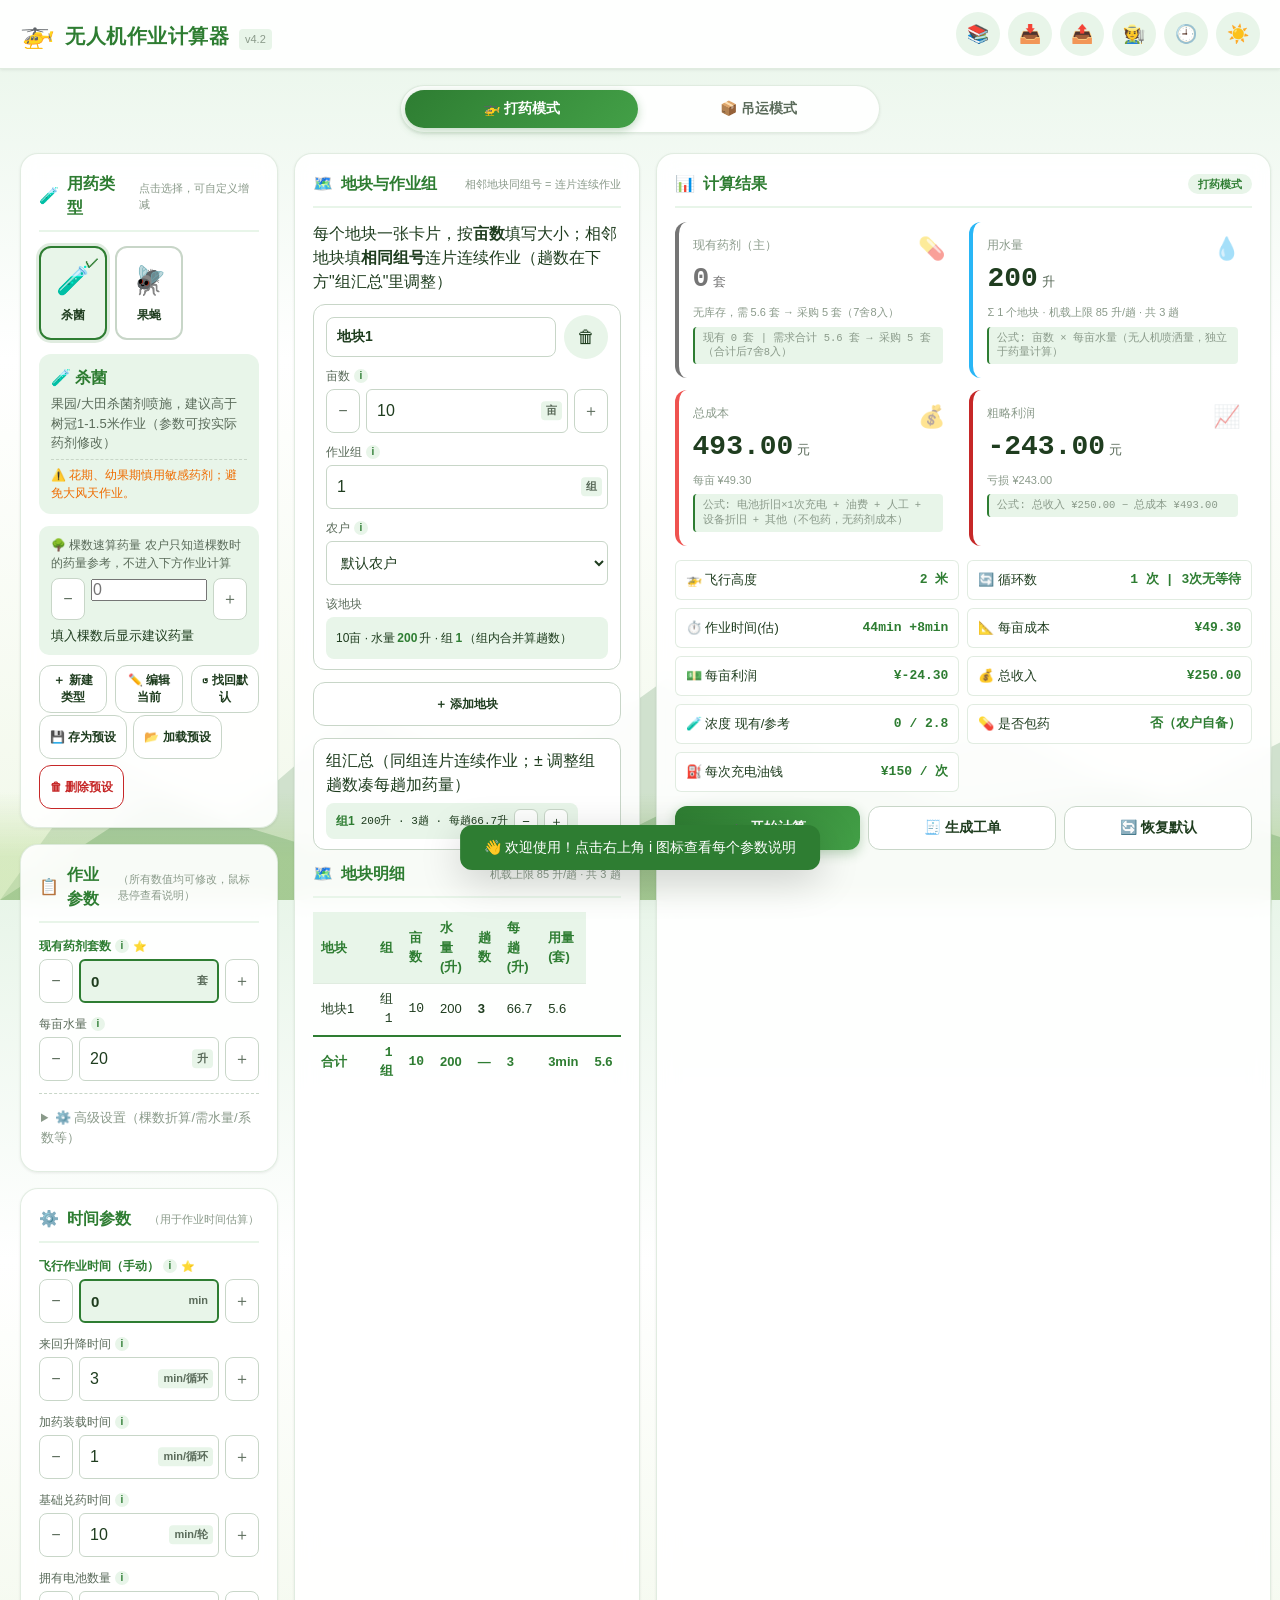
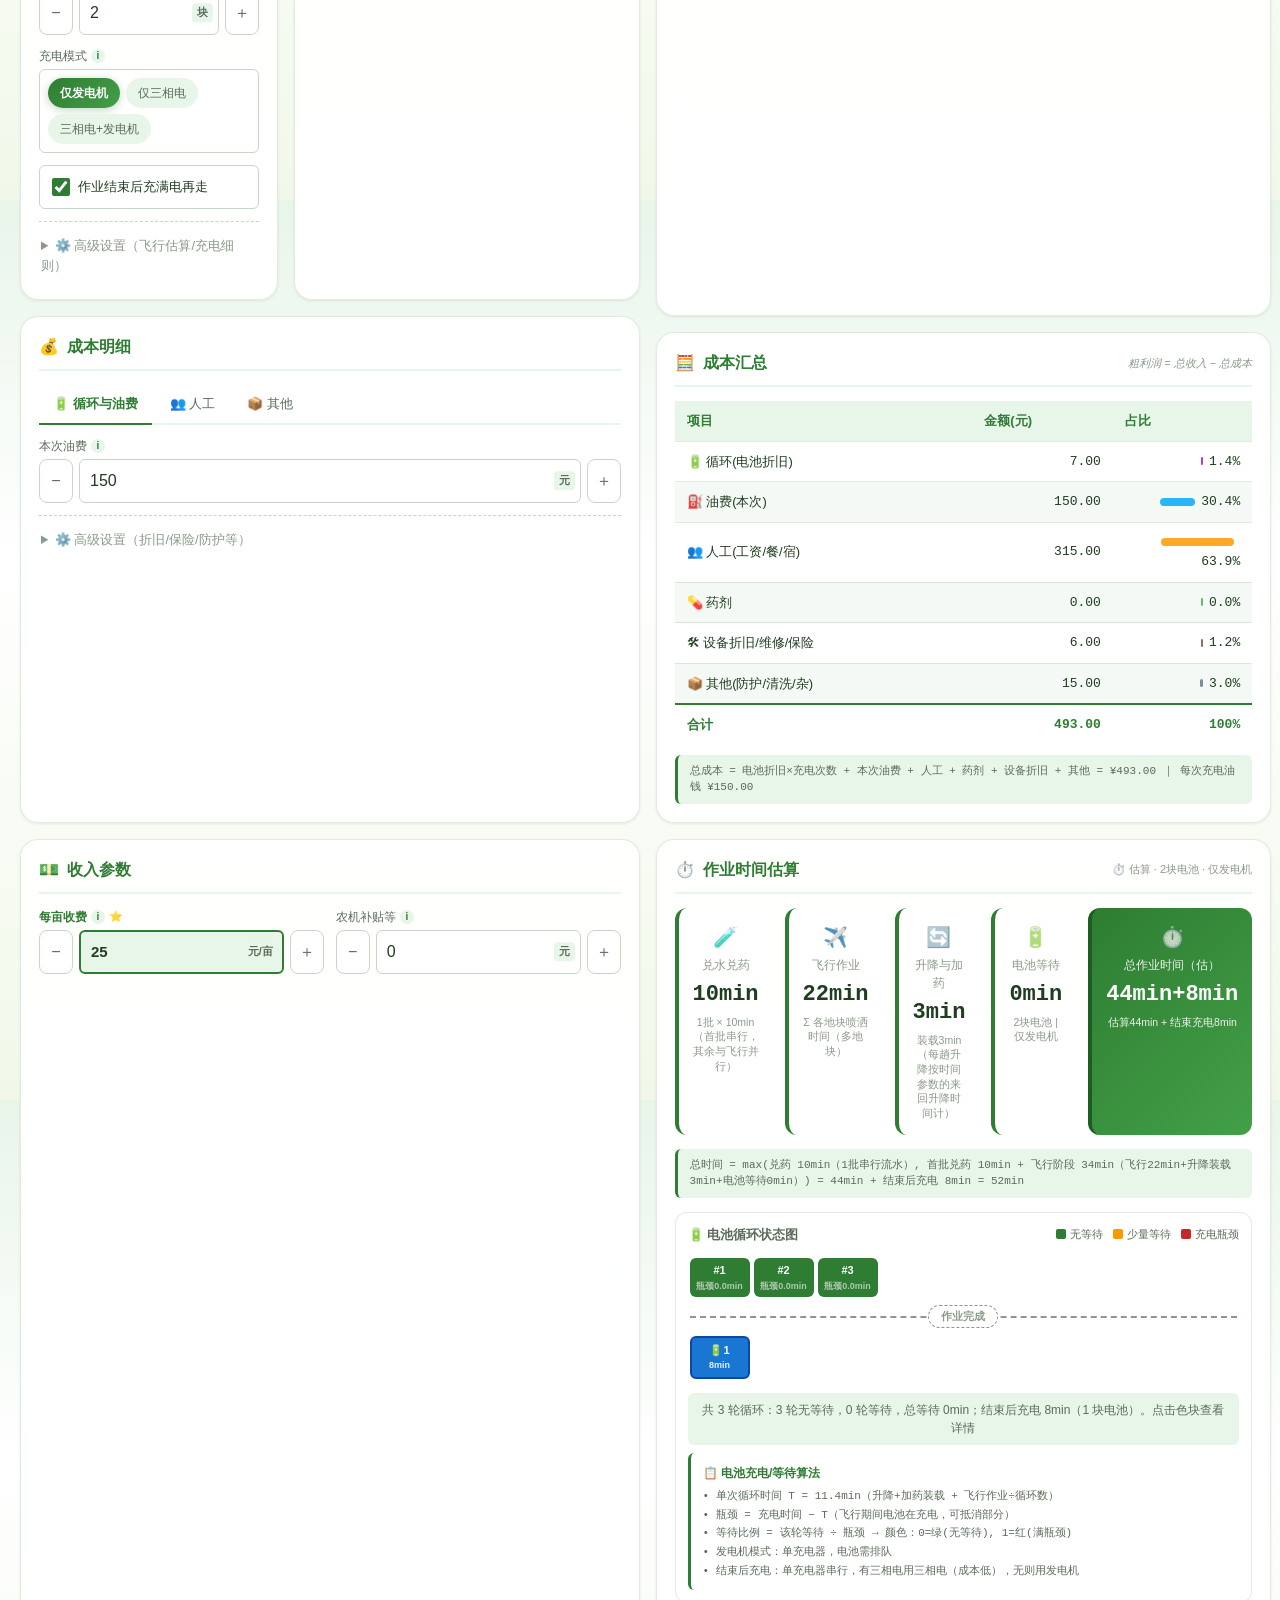
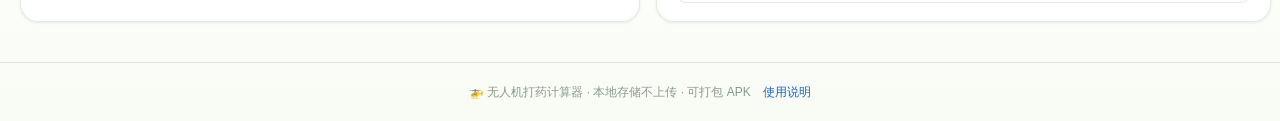
==== index.html @ 2d3ab2c1 "feat(tree-quick): 棵数速算药量——独立参考工具（不接地块/作业引擎） - 用途：农户不知道亩数、只说大致棵数时的药量参考；与作业亩数、   地块列表、趟数成本完全无关（用户澄清后的正" ====
<!DOCTYPE html>
<html lang="zh-CN" data-theme="day">
<head>
  <meta charset="UTF-8" />
  <meta name="viewport" content="width=device-width, initial-scale=1.0, maximum-scale=5.0, viewport-fit=cover" />
  <meta name="theme-color" content="#2e7d32" media="(prefers-color-scheme: light)" />
  <meta name="theme-color" content="#0d1f0d" media="(prefers-color-scheme: dark)" />
  <meta name="description" content="无人机打药药量/水量/成本/利润计算器，支持自定义用药类型、农户档案、多农户分户结算、作业组连片、作业工单，本地存储，可打包为安卓 APK。" />
  <meta name="mobile-web-app-capable" content="yes" />
  <meta name="apple-mobile-web-app-capable" content="yes" />
  <meta name="apple-mobile-web-app-status-bar-style" content="black-translucent" />
  <meta name="apple-mobile-web-app-title" content="无人机打药" />
  <meta name="format-detection" content="telephone=no" />
  <title>🚁 无人机打药计算器</title>
  <link rel="icon" type="image/svg+xml" href="assets/icons/favicon.svg" />
  <link rel="apple-touch-icon" href="assets/icons/icon-192.png" />
  <link rel="manifest" href="manifest.json" />
  <link rel="stylesheet" href="css/style.css" />
</head>
<body>
  <!-- 顶部装饰：飘动的云/远山 -->
  <div class="scene-bg" aria-hidden="true">
    <div class="mountain far"></div>
    <div class="mountain mid"></div>
    <div class="cloud cloud-1"></div>
    <div class="cloud cloud-2"></div>
    <div class="cloud cloud-3"></div>
    <div class="field-strip"></div>
  </div>

  <!-- 飞行中的无人机动画 -->
  <div id="flyingDrone" class="flying-drone" aria-hidden="true">
    <svg viewBox="0 0 120 80" width="120" height="80">
      <ellipse cx="60" cy="40" rx="14" ry="6" class="drone-body"/>
      <g class="rotor-group r1"><circle cx="20" cy="20" r="14" class="rotor-ring"/><line x1="6" y1="20" x2="34" y2="20" class="rotor-blade"/></g>
      <g class="rotor-group r2"><circle cx="100" cy="20" r="14" class="rotor-ring"/><line x1="86" y1="20" x2="114" y2="20" class="rotor-blade"/></g>
      <g class="rotor-group r3"><circle cx="20" cy="60" r="14" class="rotor-ring"/><line x1="6" y1="60" x2="34" y2="60" class="rotor-blade"/></g>
      <g class="rotor-group r4"><circle cx="100" cy="60" r="14" class="rotor-ring"/><line x1="86" y1="60" x2="114" y2="60" class="rotor-blade"/></g>
      <line x1="20" y1="20" x2="60" y2="40" class="drone-arm"/>
      <line x1="100" y1="20" x2="60" y2="40" class="drone-arm"/>
      <line x1="20" y1="60" x2="60" y2="40" class="drone-arm"/>
      <line x1="100" y1="60" x2="60" y2="40" class="drone-arm"/>
      <g class="spray">
        <circle cx="55" cy="55" r="1.5" class="drop d1"/>
        <circle cx="60" cy="58" r="1.5" class="drop d2"/>
        <circle cx="65" cy="55" r="1.5" class="drop d3"/>
        <circle cx="58" cy="62" r="1.2" class="drop d4"/>
        <circle cx="62" cy="62" r="1.2" class="drop d5"/>
      </g>
    </svg>
  </div>

  <header class="app-header">
    <div class="header-left">
      <span class="app-logo" aria-hidden="true">🚁</span>
      <h1><span class="t-full">无人机作业计算器</span><span class="t-short">打药计算器</span></h1>
      <span class="app-version">v4.2</span>
    </div>
    <div class="header-actions">
      <button id="presetBtn" class="icon-btn" title="预设管理" aria-label="预设管理">📚</button>
      <button id="importBtn" class="icon-btn" title="从文本导入配置" aria-label="导入">📥</button>
      <button id="exportBtn" class="icon-btn" title="导出配置文本" aria-label="导出">📤</button>
      <button id="farmersBtn" class="icon-btn" title="农户档案" aria-label="农户档案">🧑‍🌾</button>
      <button id="historyBtn" class="icon-btn" title="历史记录" aria-label="历史">🕘</button>
      <button id="themeBtn" class="icon-btn theme-toggle" title="切换日/夜模式" aria-label="切换主题">☀️</button>
    </div>
  </header>

  <!-- 模式切换器 -->
  <div class="mode-switcher">
    <button class="mode-btn active" data-mode="spray">🚁 打药模式</button>
    <button class="mode-btn" data-mode="haul">📦 吊运模式</button>
  </div>

  <main class="app-main">
      <section class="panel plant-panel" aria-label="用药类型">
      <div class="panel-title"><span>🧪</span> 用药类型 <span class="hint">点击选择，可自定义增减</span></div>
      <div class="plant-grid" id="plantGrid"><!-- JS 注入 --></div>
      <div class="plant-info" id="plantInfo">
        <div class="plant-info-name" id="plantInfoName">—</div>
        <div class="plant-info-desc" id="plantInfoDesc">请选择用药类型</div>
        <div class="plant-info-notes" id="plantInfoNotes"></div>
      </div>
      <div class="tree-quick">
        <div class="tree-quick-title">🌳 棵数速算药量 <span class="hint">农户只知道棵数时的药量参考，不进入下方作业计算</span></div>
        <div class="stepper" data-step="10">
          <button type="button" class="st-btn st-minus" aria-label="减少">−</button>
          <div class="unit-suffix" data-unit="棵"><input type="number" id="treeQuickInput" step="10" min="0" placeholder="0"></div>
          <button type="button" class="st-btn st-plus" aria-label="增加">＋</button>
        </div>
        <div id="treeQuickOut" class="tree-quick-out">填入棵数后显示建议药量</div>
      </div>
      <div class="type-actions">
        <button id="addTypeBtn" class="btn btn-secondary btn-sm">＋ 新建类型</button>
        <button id="editTypeBtn" class="btn btn-secondary btn-sm">✏️ 编辑当前</button>
        <button id="restoreTypesBtn" class="btn btn-secondary btn-sm">↺ 找回默认</button>
      </div>
      <div class="preset-bar">
        <button id="savePresetBtn" class="btn btn-secondary btn-sm">💾 存为预设</button>
        <button id="loadPresetBtn" class="btn btn-secondary btn-sm">📂 加载预设</button>
        <button id="deletePresetBtn" class="btn btn-secondary btn-sm danger">🗑 删除预设</button>
      </div>
    </section>

    <!-- 地块与作业组（高频输入区） -->

    <section class="panel plots-panel" aria-label="地块与作业组">
      <div class="panel-title"><span>🗺️</span> 地块与作业组 <span class="hint">相邻地块同组号 = 连片连续作业</span></div>
      <div id="plotsEditor" aria-label="地块编辑器"></div>
      <div id="plotsTableWrap"></div>
    </section>

    <!-- 右侧：结果卡片 -->

    <section class="panel param-panel" aria-label="作业参数">
      <div class="panel-title"><span>📋</span> 作业参数 <span class="hint">（所有数值均可修改，鼠标悬停查看说明）</span></div>
      <div class="form-grid" id="paramForm"><!-- JS 注入 --></div>
      <details class="adv-details" id="paramAdv">
        <summary>⚙️ 高级设置（棵数折算/需水量/系数等）</summary>
        <div class="form-grid" id="paramAdvGrid"></div>
      </details>
    </section>

    <!-- 成本明细 -->

    <section class="panel cost-panel" aria-label="成本明细">
      <div class="panel-title"><span>💰</span> 成本明细</div>
      <div class="cost-tabs" id="costTabs"><!-- JS 注入 --></div>
      <div class="tab-content-container" id="tabContentContainer"><!-- JS 注入 --></div>
      <details class="adv-details" id="costAdv">
        <summary>⚙️ 高级设置（折旧/保险/防护等）</summary>
        <div class="form-grid" id="costAdvGrid"></div>
      </details>
    </section>

    <!-- 收入与利润 -->

    <section class="panel income-panel" aria-label="收入与利润">
      <div class="panel-title"><span>💵</span> 收入参数</div>
      <div class="form-grid" id="incomeForm"><!-- JS 注入 --></div>
    </section>

    <!-- 成本汇总表 -->

    <section class="panel timing-param-panel" id="timingParamPanel" aria-label="时间参数">
      <div class="panel-title"><span>⚙️</span> 时间参数 <span class="hint">（用于作业时间估算）</span></div>
      <div class="form-grid" id="timingForm"><!-- JS 注入 --></div>
      <details class="adv-details" id="timingAdv">
        <summary>⚙️ 高级设置（飞行估算/充电细则）</summary>
        <div class="form-grid" id="timingAdvGrid"></div>
      </details>
    </section>
  
    <section class="panel result-panel" aria-label="计算结果">
      <div class="panel-title"><span>📊</span> 计算结果 <span class="mode-tag" id="modeTag">打药模式</span></div>

      <!-- 打药模式结果 -->
      <div id="sprayResults" class="mode-results">
        <div class="result-grid">
          <div class="result-card pesticide">
            <div class="result-icon">💊</div>
            <div class="result-label">现有药剂（主）</div>
            <div class="result-value"><span id="rPesticide">0</span><span class="unit">套</span></div>
            <div class="result-sub" id="rPesticideDetail">—</div>
            <div class="result-formula" id="rPesticideFormula"></div>
          </div>
          <div class="result-card water">
            <div class="result-icon">💧</div>
            <div class="result-label">用水量</div>
            <div class="result-value"><span id="rWater">0</span><span class="unit">升</span></div>
            <div class="result-sub" id="rWaterDetail">—</div>
            <div class="result-formula" id="rWaterFormula"></div>
          </div>
          <div class="result-card cost">
            <div class="result-icon">💰</div>
            <div class="result-label">总成本</div>
            <div class="result-value"><span id="rCost">0.00</span><span class="unit">元</span></div>
            <div class="result-sub" id="rCostDetail">—</div>
            <div class="result-formula" id="rCostFormula"></div>
          </div>
          <div class="result-card profit">
            <div class="result-icon">📈</div>
            <div class="result-label">粗略利润</div>
            <div class="result-value"><span id="rProfit">0.00</span><span class="unit">元</span></div>
            <div class="result-sub" id="rProfitDetail">—</div>
            <div class="result-formula" id="rProfitFormula"></div>
          </div>
        </div>
        <div class="result-extra">
          <div class="extra-row"><span>🚁 飞行高度</span><b id="rHeight">—</b></div>
          <div class="extra-row"><span>🔄 循环数</span><b id="rCycles">—</b><small id="rCyclesSub" class="extra-inline"></small></div>
          <div class="extra-row"><span>⏱️ 作业时间(估)</span><b id="rTiming">—</b></div>
          <div class="extra-row"><span>📐 每亩成本</span><b id="rCostPerMu">—</b></div>
          <div class="extra-row"><span>💵 每亩利润</span><b id="rProfitPerMu">—</b></div>
          <div class="extra-row"><span>💰 总收入</span><b id="rSprayIncome">—</b></div>
          <div class="extra-row"><span>🧪 浓度 现有/参考</span><b id="rConcentration">—</b></div>
          <div class="extra-row"><span>💊 是否包药</span><b id="rPesticideIncluded">—</b></div>
          <div class="extra-row"><span>⛽ 每次充电油钱</span><b id="rChargeOil">—</b></div>
        </div>
      </div>

      <!-- 吊运模式结果 -->
      <div id="haulResults" class="mode-results" style="display:none;">
        <div class="result-grid">
          <div class="result-card" style="border-left-color:#ab47bc;">
            <div class="result-icon">📦</div>
            <div class="result-label">总躺数</div>
            <div class="result-value"><span id="rTrips">0</span><span class="unit">躺</span></div>
            <div class="result-sub" id="rTripsDetail">—</div>
            <div class="result-formula" id="rTripsFormula"></div>
          </div>
          <div class="result-card" style="border-left-color:#29b6f6;">
            <div class="result-icon">🔋</div>
            <div class="result-label">电池循环</div>
            <div class="result-value"><span id="rBatteryCycles">0</span><span class="unit">次</span></div>
            <div class="result-sub" id="rBatteryCyclesDetail">—</div>
            <div class="result-formula" id="rBatteryCyclesFormula"></div>
          </div>
          <div class="result-card cost">
            <div class="result-icon">💰</div>
            <div class="result-label">总成本</div>
            <div class="result-value"><span id="rHaulCost">0.00</span><span class="unit">元</span></div>
            <div class="result-sub" id="rHaulCostDetail">—</div>
            <div class="result-formula" id="rHaulCostFormula"></div>
          </div>
          <div class="result-card profit">
            <div class="result-icon">📈</div>
            <div class="result-label">粗略利润</div>
            <div class="result-value"><span id="rHaulProfit">0.00</span><span class="unit">元</span></div>
            <div class="result-sub" id="rHaulProfitDetail">—</div>
            <div class="result-formula" id="rHaulProfitFormula"></div>
          </div>
        </div>
        <div class="result-extra">
          <div class="extra-row"><span>🚁 飞行高度</span><b id="rHaulHeight">—</b></div>
          <div class="extra-row"><span>📦 总斤数</span><b id="rTotalWeight">—</b></div>
          <div class="extra-row"><span>📐 每斤成本</span><b id="rCostPerJin">—</b></div>
          <div class="extra-row"><span>💵 每斤利润</span><b id="rProfitPerJin">—</b></div>
          <div class="extra-row"><span>💵 总收入</span><b id="rHaulIncome">—</b></div>
          <div class="extra-row"><span>🧺 是否包采摘</span><b id="rPickupIncluded">—</b></div>
        </div>
      </div>

      <div class="btn-row">
        <button id="calcBtn" class="btn btn-primary">🚁 开始计算</button>
        <button id="workOrderBtn" class="btn btn-secondary">🧾 生成工单</button>
        <button id="resetBtn" class="btn btn-secondary">🔄 恢复默认</button>
      </div>
    </section>

    <!-- 参数设置 -->

    <section class="panel summary-panel" aria-label="成本汇总">
      <div class="panel-title"><span>🧮</span> 成本汇总 <span class="hint" id="summaryFormula"></span></div>
      <table class="summary-table">
        <thead>
          <tr><th>项目</th><th>金额(元)</th><th>占比</th></tr>
        </thead>
        <tbody id="summaryBody"><!-- JS 注入 --></tbody>
        <tfoot>
          <tr><td>合计</td><td id="summaryTotal">0.00</td><td>100%</td></tr>
        </tfoot>
      </table>
      <div class="total-formula" id="totalFormula"></div>
    </section>

    <!-- 作业时间估算（仅打药模式） -->

    <section class="panel timing-panel" id="timingPanel" aria-label="作业时间估算">
      <div class="panel-title"><span>⏱️</span> 作业时间估算 <span class="hint" id="timingModeHint"></span></div>
      <div class="timing-grid">
        <div class="timing-card">
          <div class="timing-icon">🧪</div>
          <div class="timing-label">兑水兑药</div>
          <div class="timing-value"><span id="tMixTime">0</span></div>
          <div class="timing-sub" id="tMixDetail">—</div>
        </div>
        <div class="timing-card">
          <div class="timing-icon">✈️</div>
          <div class="timing-label">飞行作业</div>
          <div class="timing-value"><span id="tFlightTime">0</span></div>
          <div class="timing-sub" id="tFlightDetail">—</div>
        </div>
        <div class="timing-card">
          <div class="timing-icon">🔄</div>
          <div class="timing-label">升降与加药</div>
          <div class="timing-value"><span id="tRoundTrip">0</span></div>
          <div class="timing-sub" id="tRoundTripDetail">—</div>
        </div>
        <div class="timing-card">
          <div class="timing-icon">🔋</div>
          <div class="timing-label">电池等待</div>
          <div class="timing-value"><span id="tBatteryWait">0</span></div>
          <div class="timing-sub" id="tBatteryDetail">—</div>
        </div>
        <div class="timing-card total">
          <div class="timing-icon">⏱️</div>
          <div class="timing-label">总作业时间（估）</div>
          <div class="timing-value"><span id="tTotalTime">0</span></div>
          <div class="timing-sub" id="tTotalDetail">—</div>
        </div>
      </div>
      <div class="total-formula" id="timingFormula"></div>
      <!-- 电池循环可视化（色块条） -->
      <div class="battery-viz" id="batteryViz">
        <div class="battery-viz-title">
          <span>🔋 电池循环状态图</span>
          <span class="battery-viz-legend">
            <span class="legend-item"><span class="legend-dot" style="background:#2e7d32"></span>无等待</span>
            <span class="legend-item"><span class="legend-dot" style="background:#ff9800"></span>少量等待</span>
            <span class="legend-item"><span class="legend-dot" style="background:#c62828"></span>充电瓶颈</span>
          </span>
        </div>
        <div class="battery-viz-bar" id="batteryVizBar"><!-- JS 注入色块 --></div>
        <div class="battery-viz-summary" id="batteryVizSummary">—</div>
        <div class="battery-viz-formula" id="batteryVizFormula"></div>
        <div class="battery-viz-detail" id="batteryVizDetail" style="display:none;">
          <div class="battery-viz-detail-title">详情 <button class="battery-viz-close" id="batteryVizClose">✕</button></div>
          <div id="batteryVizDetailContent"></div>
        </div>
      </div>
    </section>

    <!-- 时间参数（仅打药模式） -->

  </main>

  <!-- 模态框：导入 -->
  <div class="modal" id="importModal" aria-hidden="true">
    <div class="modal-box">
      <div class="modal-title">📥 导入配置 <button class="modal-close" data-close>✕</button></div>
      <p class="modal-hint">粘贴他人分享的配置文本（支持 JSON 或带【】标记的文本格式），系统会自动识别并填入。</p>
      <textarea id="importText" rows="10" placeholder="在此粘贴配置文本..."></textarea>
      <div class="modal-actions">
        <button class="btn btn-secondary" data-close>取消</button>
        <button class="btn btn-primary" id="importConfirm">识别并填入</button>
      </div>
    </div>
  </div>

  <!-- 模态框：导出 -->
  <div class="modal" id="exportModal" aria-hidden="true">
    <div class="modal-box">
      <div class="modal-title">📤 导出配置 <button class="modal-close" data-close>✕</button></div>
      <div class="export-tabs">
        <button class="tab-btn active" data-exp="text">📝 文本格式（易读）</button>
        <button class="tab-btn" data-exp="json">⚙️ JSON格式（精确）</button>
      </div>
      <textarea id="exportText" rows="12" readonly></textarea>
      <div class="modal-actions">
        <button class="btn btn-secondary" id="copyExport">📋 复制到剪贴板</button>
        <button class="btn btn-primary" data-close>完成</button>
      </div>
    </div>
  </div>

  <!-- 模态框：预设管理 -->
  <div class="modal" id="presetModal" aria-hidden="true">
    <div class="modal-box">
      <div class="modal-title">📚 预设管理 <button class="modal-close" data-close>✕</button></div>
      <p class="modal-hint">点击预设名加载；选中后可删除。预设保存在本地浏览器，不会上传。</p>
      <ul class="preset-list" id="presetList"><!-- JS 注入 --></ul>
      <div class="modal-actions">
        <button class="btn btn-secondary" data-close>关闭</button>
      </div>
    </div>
  </div>

  <!-- 模态框：历史记录 -->
  <div class="modal" id="historyModal" aria-hidden="true">
    <div class="modal-box">
      <div class="modal-title">🕘 历史记录 <button class="modal-close" data-close>✕</button></div>
      <p class="modal-hint">最近 20 次计算记录（本地存储）。</p>
      <ul class="history-list" id="historyList"><!-- JS 注入 --></ul>
      <div class="modal-actions">
        <button class="btn btn-secondary danger" id="clearHistoryBtn">🗑 清空历史</button>
        <button class="btn btn-secondary" data-close>关闭</button>
      </div>
    </div>
  </div>

  <!-- 模态框：用药类型编辑 -->
  <div class="modal" id="typeModal" aria-hidden="true">
    <div class="modal-box">
      <div class="modal-title">🧪 用药类型 <button class="modal-close" data-close>✕</button></div>
      <p class="modal-hint" id="typeModalHint">填写该类型的作业参数，保存后立即生效。所有数值后续可随时修改。</p>
      <div class="form-grid" id="typeForm"><!-- JS 注入 --></div>
      <div class="modal-actions">
        <button class="btn btn-secondary danger" id="deleteTypeBtn">🗑 删除此类型</button>
        <button class="btn btn-secondary" data-close>取消</button>
        <button class="btn btn-primary" id="saveTypeBtn">保存类型</button>
      </div>
    </div>
  </div>

  <!-- 模态框：农户档案 -->
  <div class="modal" id="farmersModal" aria-hidden="true">
    <div class="modal-box">
      <div class="modal-title">🧑‍🌾 农户档案 <button class="modal-close" data-close>✕</button></div>
      <input type="text" id="farmerSearch" placeholder="搜索农户名称…" style="width:100%;margin-bottom:8px;">
      <div class="farmer-cards" id="farmersList"><!-- JS 注入 --></div>
      <div class="form-grid" id="farmerForm" style="margin-top:10px;"><!-- JS 注入 --></div>
      <div class="modal-actions">
        <button class="btn btn-secondary danger" id="farmerDelete">🗑 删除</button>
        <button class="btn btn-secondary" id="farmerNew">＋ 新建</button>
        <button class="btn btn-primary" id="farmerSave">保存</button>
      </div>
    </div>
  </div>

  <!-- 模态框：作业工单 -->
  <div class="modal" id="workOrderModal" aria-hidden="true">
    <div class="modal-box">
      <div class="modal-title">🧾 作业工单 <button class="modal-close" data-close>✕</button></div>
      <div id="workOrderSummary" class="wo-summary"><!-- 汇总小卡 JS 注入 --></div>
      <div id="woRefill" class="wo-refill" style="display:none;"></div>
      <div id="woSettlement" class="wo-settlement"><!-- farmer settlement injected --></div>
      <div id="workOrderQuick" class="wo-plot-list"><!-- 农户/逐地块/备注 JS 注入 --></div>
      <div class="modal-actions">
        <button class="btn btn-secondary" id="copyWorkOrder">📋 复制纯文本工单</button>
        <button class="btn btn-primary" data-close>完成</button>
      </div>
    </div>
  </div>

  <!-- 模态框：通用确认（替代 confirm()，APK WebView 不支持原生对话框） -->
  <div class="modal" id="confirmModal" aria-hidden="true">
    <div class="modal-box" style="max-width:420px;">
      <div class="modal-title" id="confirmTitle">请确认 <button class="modal-close" data-close>✕</button></div>
      <p id="confirmText" style="font-size:14px;line-height:1.7;color:var(--text-primary);margin:6px 0 0;"></p>
      <div class="modal-actions">
        <button class="btn btn-secondary" id="confirmCancel">取消</button>
        <button class="btn btn-primary" id="confirmOk">确定</button>
      </div>
    </div>
  </div>

  <!-- 模态框：文本输入（替代 prompt()） -->
  <div class="modal" id="inputModal" aria-hidden="true">
    <div class="modal-box" style="max-width:420px;">
      <div class="modal-title" id="inputTitle">请输入 <button class="modal-close" data-close>✕</button></div>
      <div class="field" style="margin-top:6px;">
        <input type="text" id="inputValue">
      </div>
      <div class="modal-actions">
        <button class="btn btn-secondary" id="inputCancel">取消</button>
        <button class="btn btn-primary" id="inputOk">确定</button>
      </div>
    </div>
  </div>

  <!-- Toast -->
  <div id="toast" class="toast" aria-live="polite"></div>

  <footer class="app-footer">
    <span>🚁 无人机打药计算器 · 本地存储不上传 · 可打包 APK</span>
    <a href="docs/usage.md" target="_blank">使用说明</a>
  </footer>

  <script src="js/data.js"></script>
  <script src="js/calculator.js"></script>
  <script src="js/storage.js"></script>
  <script src="js/ui.js"></script>
  <script src="js/app.js"></script>

  <!-- PWA Service Worker（仅在线上/localhost 生效，file:// 协议下自动跳过） -->
  <script>
    if ('serviceWorker' in navigator && location.protocol.startsWith('http')) {
      window.addEventListener('load', function () {
        navigator.serviceWorker.register('sw.js').catch(function (err) {
          console.log('SW registration skipped:', err);
        });
      });
    }
  </script>
</body>
</html>
---- css/style.css ----
/* ============================================================
   无人机打药计算器 - 样式表
   设计语言：田野绿 + 天空蓝 + 大地暖色，圆润友好，工程化模块
   ============================================================ */

/* ---------- 1. CSS 变量 / 主题 ---------- */
:root {
  --font-sans: "PingFang SC", "Microsoft YaHei", "Noto Sans SC", "Helvetica Neue", Arial, sans-serif;
  --font-mono: "JetBrains Mono", "SFMono-Regular", Consolas, monospace;

  --radius-sm: 6px;
  --radius-md: 12px;
  --radius-lg: 18px;

  --shadow-sm: 0 1px 3px rgba(0,0,0,.08);
  --shadow-md: 0 4px 16px rgba(0,0,0,.10);
  --shadow-lg: 0 10px 40px rgba(0,0,0,.18);

  --transition: 0.25s cubic-bezier(.4,0,.2,1);
}

[data-theme="day"] {
  --bg-grad-start: #e8f5e9;
  --bg-grad-end:   #f1f8e9;
  --bg-page: linear-gradient(180deg, var(--bg-grad-start) 0%, #fff 40%, var(--bg-grad-end) 100%);
  --text-primary: #1f3d1f;
  --text-secondary: #5a6b5a;
  --text-muted: #8a9a8a;
  --panel-bg: rgba(255,255,255,.92);
  --panel-border: rgba(59,125,59,.15);
  --accent: #2e7d32;
  --accent-2: #1565c0;
  --accent-soft: #e8f5e9;
  --warn: #ef6c00;
  --danger: #c62828;
  --input-bg: #fff;
  --input-border: #c8d6c8;
  --input-focus: #2e7d32;
  --table-stripe: #f5f9f5;
  --mountain-far: #b8d0b8;
  --mountain-mid: #8bb58b;
  --cloud: rgba(255,255,255,.85);
  --field-color: #aed581;
}

[data-theme="night"] {
  --bg-grad-start: #0d1f0d;
  --bg-grad-end:   #0a141a;
  --bg-page: linear-gradient(180deg, var(--bg-grad-start) 0%, #121a22 50%, var(--bg-grad-end) 100%);
  --text-primary: #e8f5e9;
  --text-secondary: #b0c4b0;
  --text-muted: #7a8a7a;
  --panel-bg: rgba(30,40,30,.78);
  --panel-border: rgba(120,180,120,.18);
  --accent: #66bb6a;
  --accent-2: #42a5f5;
  --accent-soft: rgba(102,187,106,.12);
  --warn: #ffa726;
  --danger: #ef5350;
  --input-bg: rgba(20,28,20,.85);
  --input-border: #3d523d;
  --input-focus: #66bb6a;
  --table-stripe: rgba(40,55,40,.5);
  --mountain-far: #2a3a2a;
  --mountain-mid: #1f2e1f;
  --cloud: rgba(180,200,180,.18);
  --field-color: #3b5e3b;
}

/* ---------- 2. 基础重置 ---------- */
* { box-sizing: border-box; margin: 0; padding: 0; }
html, body { height: 100%; }
body {
  font-family: var(--font-sans);
  background: var(--bg-page);
  color: var(--text-primary);
  line-height: 1.5;
  min-height: 100vh;
  position: relative;
  overflow-x: hidden;
  transition: background var(--transition), color var(--transition);
}
button { font-family: inherit; cursor: pointer; border: none; background: none; color: inherit; }
input, select, textarea { font-family: inherit; }
ul { list-style: none; }
a { color: var(--accent-2); text-decoration: none; }
a:hover { text-decoration: underline; }

/* ---------- 3. 背景场景 ---------- */
.scene-bg {
  position: fixed;
  inset: 0;
  z-index: 0;
  pointer-events: none;
  overflow: hidden;
}
.mountain {
  position: absolute;
  bottom: 0;
  width: 100%;
  height: 35%;
  clip-path: polygon(0% 100%, 8% 55%, 18% 75%, 28% 40%, 40% 65%, 52% 30%, 65% 60%, 78% 45%, 90% 70%, 100% 50%, 100% 100%);
  background: var(--mountain-far);
  opacity: 0.6;
}
.mountain.mid {
  height: 28%;
  bottom: 0;
  clip-path: polygon(0% 100%, 12% 60%, 25% 80%, 38% 50%, 50% 70%, 62% 40%, 75% 65%, 88% 55%, 100% 75%, 100% 100%);
  background: var(--mountain-mid);
  opacity: 0.7;
}
.field-strip {
  position: absolute;
  bottom: 0;
  left: 0;
  right: 0;
  height: 12%;
  background: linear-gradient(180deg, transparent 0%, var(--field-color) 60%);
  opacity: 0.4;
}
.cloud {
  position: absolute;
  background: var(--cloud);
  border-radius: 50%;
  filter: blur(8px);
  animation: drift 80s linear infinite;
}
.cloud-1 { width: 180px; height: 50px; top: 8%; left: -200px; animation-duration: 90s; }
.cloud-2 { width: 240px; height: 60px; top: 14%; left: -300px; animation-duration: 120s; animation-delay: -30s; }
.cloud-3 { width: 150px; height: 45px; top: 20%; left: -180px; animation-duration: 75s; animation-delay: -50s; }
@keyframes drift {
  from { transform: translateX(0); }
  to   { transform: translateX(calc(100vw + 300px)); }
}

/* ---------- 4. 飞行无人机动画 ---------- */
.flying-drone {
  position: fixed;
  top: 80px;
  left: -150px;
  z-index: 5;
  opacity: 0;
  pointer-events: none;
  transition: opacity 0.4s;
}
.flying-drone.flying {
  animation: flyAcross 5s linear forwards;
  opacity: 1;
}
@keyframes flyAcross {
  0%   { transform: translateX(0) translateY(0) rotate(-2deg); }
  25%  { transform: translateX(25vw) translateY(-30px) rotate(2deg); }
  50%  { transform: translateX(50vw) translateY(0) rotate(-2deg); }
  75%  { transform: translateX(75vw) translateY(-20px) rotate(2deg); }
  100% { transform: translateX(calc(100vw + 150px)) translateY(0) rotate(0); }
}
.drone-body { fill: #37474f; }
.drone-arm { stroke: #455a64; stroke-width: 2; }
.rotor-ring { fill: none; stroke: #607d8b; stroke-width: 1.5; }
.rotor-blade { stroke: #90a4ae; stroke-width: 2; stroke-linecap: round; transform-origin: center; }
.rotor-group { transform-origin: center; }
.flying-drone.flying .r1 { animation: spin 0.08s linear infinite; }
.flying-drone.flying .r2 { animation: spin 0.08s linear infinite reverse; }
.flying-drone.flying .r3 { animation: spin 0.08s linear infinite reverse; }
.flying-drone.flying .r4 { animation: spin 0.08s linear infinite; }
@keyframes spin { to { transform: rotate(360deg); } }
.drop { fill: #4fc3f7; opacity: 0.8; }
.flying-drone.flying .drop { animation: drip 0.4s linear infinite; }
@keyframes drip {
  0% { transform: translateY(0); opacity: 0.9; }
  100% { transform: translateY(30px); opacity: 0; }
}

/* ---------- 5. 顶部 Header ---------- */
.app-header {
  position: sticky;
  top: 0;
  z-index: 20;
  display: flex;
  align-items: center;
  justify-content: space-between;
  padding: 12px 20px;
  background: var(--panel-bg);
  backdrop-filter: blur(12px);
  border-bottom: 1px solid var(--panel-border);
  box-shadow: var(--shadow-sm);
}
.header-left { display: flex; align-items: baseline; gap: 10px; min-width: 0; }
.app-logo { font-size: 28px; animation: hover 3s ease-in-out infinite; }
@keyframes hover {
  0%, 100% { transform: translateY(0); }
  50% { transform: translateY(-4px); }
}
.app-header h1 {
  font-size: 20px;
  font-weight: 700;
  color: var(--accent);
  letter-spacing: 0.5px;
  white-space: nowrap;
  min-width: 0;
  overflow: hidden;
  text-overflow: ellipsis;
}
.app-header .t-short { display: none; }
.app-version {
  font-size: 11px;
  color: var(--text-muted);
  padding: 2px 6px;
  background: var(--accent-soft);
  border-radius: 4px;
}
.header-actions { display: flex; gap: 8px; }
.icon-btn {
  width: 40px; height: 40px;
  border-radius: 50%;
  font-size: 18px;
  display: grid;
  place-items: center;
  background: var(--accent-soft);
  transition: var(--transition);
  border: 1px solid transparent;
}
.icon-btn:hover {
  background: var(--accent);
  transform: translateY(-2px);
  box-shadow: var(--shadow-md);
}
.icon-btn:active { transform: translateY(0); }

/* ---------- 5.5 模式切换器 ---------- */
.mode-switcher {
  position: relative;
  z-index: 15;
  display: flex;
  gap: 4px;
  max-width: 480px;
  margin: 16px auto 0;
  padding: 4px;
  background: var(--panel-bg);
  border: 1px solid var(--panel-border);
  border-radius: 999px;
  box-shadow: var(--shadow-sm);
  backdrop-filter: blur(10px);
}
.mode-btn {
  flex: 1;
  padding: 10px 20px;
  font-size: 14px;
  font-weight: 600;
  color: var(--text-secondary);
  border-radius: 999px;
  transition: var(--transition);
  white-space: nowrap;
}
.mode-btn:hover {
  color: var(--accent);
  background: var(--accent-soft);
}
.mode-btn.active {
  background: linear-gradient(135deg, var(--accent), #43a047);
  color: #fff;
  box-shadow: 0 3px 10px rgba(46,125,50,.3);
}

/* 模式标签（显示在结果面板标题） */
.mode-tag {
  display: inline-block;
  font-size: 11px;
  font-weight: 600;
  padding: 2px 10px;
  border-radius: 999px;
  background: var(--accent-soft);
  color: var(--accent);
  margin-left: auto;
}

/* 模式结果容器 */
.mode-results { display: block; }

/* 公式注释块（结果显示区） */
.result-formula {
  font-size: 10.5px;
  color: var(--text-muted);
  margin-top: 6px;
  padding: 4px 8px;
  background: var(--accent-soft);
  border-radius: 4px;
  border-left: 2px solid var(--accent);
  line-height: 1.4;
  font-family: var(--font-mono);
  word-break: break-all;
}

/* 总公式注释（汇总表下方） */
.total-formula {
  margin-top: 10px;
  padding: 8px 12px;
  font-size: 11px;
  color: var(--text-secondary);
  background: var(--accent-soft);
  border-radius: var(--radius-sm);
  border-left: 3px solid var(--accent);
  font-family: var(--font-mono);
  line-height: 1.5;
}

/* 汇总面板标题中的公式提示 */
.summary-panel .hint {
  font-size: 11px;
  color: var(--text-muted);
  font-style: italic;
}

/* 药剂卡片库存状态视觉提示（打药模式） */
.result-card.pesticide[data-stock="none"]   { border-left-color: #757575; }
.result-card.pesticide[data-stock="short"]  { border-left-color: #ef6c00; }
.result-card.pesticide[data-stock="enough"] { border-left-color: #2e7d32; }
.result-card.pesticide[data-stock="enough"] .result-value span { color: #2e7d32; }
.result-card.pesticide[data-stock="short"]  .result-value span { color: #ef6c00; }
.result-card.pesticide[data-stock="none"]   .result-value span { color: #757575; }

/* ---------- 作业时间面板 ---------- */
.timing-panel, .timing-param-panel {
  grid-column: 1 / -1;
}
.timing-grid {
  display: grid;
  grid-template-columns: repeat(5, 1fr);
  gap: 12px;
  margin-bottom: 14px;
}
.timing-card {
  background: var(--input-bg);
  border-radius: var(--radius-md);
  padding: 14px;
  position: relative;
  border-left: 4px solid var(--accent);
  transition: var(--transition);
  text-align: center;
}
.timing-card:hover { transform: translateY(-2px); box-shadow: var(--shadow-md); }
.timing-card.total {
  background: linear-gradient(135deg, var(--accent), #43a047);
  color: #fff;
  border-left-color: #1b5e20;
}
.timing-card.total .timing-label,
.timing-card.total .timing-sub,
.timing-card.total .timing-value .unit {
  color: rgba(255,255,255,.9);
}
.timing-card.total .timing-value span:first-child {
  color: #fff;
}
.timing-icon { font-size: 20px; opacity: 0.7; }
.timing-label { font-size: 12px; color: var(--text-muted); margin-top: 4px; }
.timing-value {
  font-size: 22px;
  font-weight: 800;
  color: var(--text-primary);
  margin: 4px 0;
  font-family: var(--font-mono);
}
.timing-value .unit {
  font-size: 11px;
  font-weight: 500;
  color: var(--text-secondary);
  margin-left: 3px;
}
.timing-sub { font-size: 10.5px; color: var(--text-muted); line-height: 1.4; }

/* Radio 按钮组（充电模式选择） */
.field-radio {
  display: flex;
  gap: 6px;
  flex-wrap: wrap;
  padding: 8px;
  background: var(--input-bg);
  border-radius: var(--radius-sm);
  border: 1px solid var(--input-border);
  min-height: 44px;
  align-items: center;
}
.field-radio label {
  display: inline-flex;
  align-items: center;
  gap: 4px;
  padding: 6px 12px;
  background: var(--accent-soft);
  border-radius: 999px;
  cursor: pointer;
  font-size: 13px;
  color: var(--text-secondary);
  transition: var(--transition);
  -webkit-user-select: none;
  user-select: none;
}
.field-radio label:hover {
  background: var(--accent);
  color: #fff;
}
.field-radio input[type="radio"] {
  display: none;
}
.field-radio input[type="radio"]:checked + span {
  font-weight: 700;
}
.field-radio label:has(input[type="radio"]:checked) {
  background: linear-gradient(135deg, var(--accent), #43a047);
  color: #fff;
  box-shadow: 0 2px 8px rgba(46,125,50,.3);
}

/* 按钮行（开始计算 + 恢复默认） */
.btn-row {
  display: flex;
  gap: 8px;
  margin-top: 8px;
}
.btn-row .btn {
  flex: 1;
}

/* 移动端：作业时间网格自适应 */
@media (max-width: 900px) {
  .timing-grid { grid-template-columns: repeat(2, 1fr); }
  .timing-card.total { grid-column: 1 / -1; }
}
@media (max-width: 500px) {
  .timing-grid { grid-template-columns: 1fr; }
}

/* ---------- 电池循环可视化色块条 ---------- */
.battery-viz {
  margin-top: 14px;
  padding: 12px;
  background: var(--input-bg);
  border-radius: var(--radius-md);
  border: 1px solid var(--panel-border);
}
.battery-viz-title {
  display: flex;
  justify-content: space-between;
  align-items: center;
  flex-wrap: wrap;
  gap: 8px;
  margin-bottom: 10px;
  font-size: 13px;
  font-weight: 600;
  color: var(--text-secondary);
}
.battery-viz-legend {
  display: flex;
  gap: 10px;
  flex-wrap: wrap;
  font-size: 11px;
  font-weight: 400;
}
.legend-item {
  display: inline-flex;
  align-items: center;
  gap: 4px;
}
.legend-dot {
  display: inline-block;
  width: 10px;
  height: 10px;
  border-radius: 2px;
}
.battery-viz-bar {
  display: flex;
  flex-wrap: wrap;
  gap: 4px;
  padding: 4px 2px;
  min-height: 56px;
  align-items: stretch;
  /* 不再 overflow-x: auto，改为 wrap 自动换行 */
}

.viz-block {
  flex: 1 1 40px;
  min-width: 36px;
  max-width: 60px;
  border-radius: 6px;
  padding: 4px 2px;
  display: flex;
  flex-direction: column;
  align-items: center;
  justify-content: center;
  cursor: pointer;
  transition: var(--transition);
  position: relative;
  color: #fff;
  font-size: 10px;
  font-weight: 600;
  text-align: center;
  user-select: none;
  -webkit-user-select: none;
  -webkit-tap-highlight-color: transparent;
}
.viz-block:hover, .viz-block:active {
  transform: translateY(-2px);
  box-shadow: 0 3px 10px rgba(0,0,0,.2);
  z-index: 2;
}
.viz-block.active {
  outline: 3px solid var(--accent);
  outline-offset: 1px;
  z-index: 3;
}
.viz-block-num { font-size: 11px; font-weight: 700; }
.viz-block-wait { font-size: 9px; opacity: 0.9; margin-top: 1px; }

/* 作业完成虚线分隔 */
.viz-divider {
  flex: 1 0 100%;
  display: flex;
  align-items: center;
  justify-content: center;
  margin: 4px 0;
  position: relative;
}
.viz-divider::before {
  content: '';
  position: absolute;
  left: 0;
  right: 0;
  top: 50%;
  border-top: 2px dashed var(--text-muted);
}
.viz-divider-text {
  background: var(--input-bg);
  padding: 2px 12px;
  font-size: 11px;
  color: var(--text-muted);
  font-weight: 600;
  position: relative;
  z-index: 1;
  border: 1px dashed var(--text-muted);
  border-radius: 999px;
}

/* 结束后充电蓝色块 */
.viz-block-after {
  border: 2px solid #0d47a1;
}
.viz-block-after:hover {
  box-shadow: 0 3px 10px rgba(25, 118, 210, 0.4);
}

/* Tooltip 悬停详情 */
.viz-block-tooltip {
  position: absolute;
  bottom: 100%;
  left: 50%;
  transform: translateX(-50%);
  background: #333;
  color: #fff;
  padding: 6px 10px;
  border-radius: 6px;
  font-size: 11px;
  white-space: nowrap;
  pointer-events: none;
  opacity: 0;
  transition: opacity 0.15s;
  z-index: 100;
  margin-bottom: 4px;
  box-shadow: 0 2px 8px rgba(0,0,0,.3);
  max-width: 220px;
  white-space: normal;
  width: max-content;
}
.viz-block:hover .viz-block-tooltip {
  opacity: 1;
}

.battery-viz-summary {
  margin-top: 10px;
  padding: 8px 10px;
  font-size: 12px;
  color: var(--text-secondary);
  background: var(--accent-soft);
  border-radius: var(--radius-sm);
  text-align: center;
  line-height: 1.5;
}

/* 算法公式说明 */
.battery-viz-formula {
  margin-top: 8px;
  padding: 10px 12px;
  background: var(--input-bg);
  border-radius: var(--radius-sm);
  border-left: 3px solid var(--accent);
  font-size: 11px;
  color: var(--text-secondary);
  line-height: 1.7;
}
.bv-formula-title {
  font-size: 12px;
  font-weight: 700;
  color: var(--accent);
  margin-bottom: 4px;
}
.bv-formula-line {
  font-family: var(--font-mono);
  word-break: break-all;
}
.bv-formula-line b {
  color: var(--danger);
  font-weight: 700;
}

/* 点击详情面板 */
.battery-viz-detail {
  margin-top: 10px;
  padding: 12px;
  background: var(--accent-soft);
  border-radius: var(--radius-md);
  border: 1px solid var(--accent);
  animation: slideUp 0.2s ease;
}
@keyframes slideUp {
  from { opacity: 0; transform: translateY(8px); }
  to { opacity: 1; transform: translateY(0); }
}
.battery-viz-detail-title {
  font-size: 13px;
  font-weight: 700;
  color: var(--accent);
  margin-bottom: 8px;
  display: flex;
  justify-content: space-between;
  align-items: center;
}
.battery-viz-close {
  width: 22px; height: 22px;
  border-radius: 50%;
  background: var(--accent);
  color: #fff;
  font-size: 11px;
  display: grid;
  place-items: center;
  cursor: pointer;
}
.battery-viz-close:hover { background: var(--danger); }
.battery-viz-detail table {
  width: 100%;
  font-size: 12px;
  border-collapse: collapse;
}
.battery-viz-detail td {
  padding: 4px 8px;
  border-bottom: 1px dashed var(--input-border);
}
.battery-viz-detail td:first-child {
  color: var(--text-muted);
  width: 40%;
}
.battery-viz-detail td:last-child {
  font-family: var(--font-mono);
  font-weight: 600;
  color: var(--text-primary);
}

/* 循环数小框副文案（同行显示，与主值同字号同色） */
.extra-inline {
  font-size: inherit;
  color: var(--accent);
  font-weight: 800;
  font-family: var(--font-mono);
  white-space: nowrap;
  margin-left: 1px;
}

/* ---------- 6. 主区域布局 ---------- */
.app-main {
  position: relative;
  z-index: 10;
  max-width: 1280px;
  margin: 0 auto;
  padding: 20px;
  display: grid;
  grid-template-columns: 1fr 1.4fr;
  gap: 16px;
}
.panel {
  background: var(--panel-bg);
  backdrop-filter: blur(10px);
  border: 1px solid var(--panel-border);
  border-radius: var(--radius-lg);
  padding: 18px;
  box-shadow: var(--shadow-sm);
  transition: box-shadow var(--transition), transform var(--transition);
}
.panel:hover { box-shadow: var(--shadow-md); }
.panel-title {
  display: flex;
  align-items: center;
  gap: 8px;
  font-size: 16px;
  font-weight: 700;
  color: var(--accent);
  margin-bottom: 14px;
  padding-bottom: 10px;
  border-bottom: 2px solid var(--accent-soft);
}
.panel-title .hint {
  font-size: 11px;
  font-weight: 400;
  color: var(--text-muted);
  margin-left: auto;
}

/* 植物面板跨两行 */
.plant-panel { grid-row: span 2; }
.result-panel { grid-column: 2; }
.param-panel,
.cost-panel,
.income-panel,
.summary-panel { grid-column: 1 / -1; }

/* ---------- 7. 植物选择网格 ---------- */
.plant-grid {
  display: grid;
  grid-template-columns: repeat(3, 1fr);
  gap: 8px;
  margin-bottom: 14px;
}
.plant-card {
  padding: 12px 6px;
  border: 2px solid var(--input-border);
  border-radius: var(--radius-md);
  background: var(--input-bg);
  text-align: center;
  cursor: pointer;
  transition: var(--transition);
  position: relative;
  overflow: hidden;
}
.plant-card:hover {
  border-color: var(--accent);
  transform: translateY(-2px);
  box-shadow: var(--shadow-sm);
}
.plant-card.active {
  border-color: var(--accent);
  background: var(--accent-soft);
  box-shadow: 0 0 0 3px rgba(46,125,50,.15);
}
.plant-card .p-icon { font-size: 28px; display: block; }
.plant-card .p-name { font-size: 12px; font-weight: 600; margin-top: 4px; }
.plant-card.active::after {
  content: "✓";
  position: absolute;
  top: 4px; right: 6px;
  color: var(--accent);
  font-weight: 700;
  font-size: 14px;
}

.plant-info {
  background: var(--accent-soft);
  border-radius: var(--radius-md);
  padding: 12px;
  margin-bottom: 12px;
  min-height: 80px;
}
.plant-info-name {
  font-size: 16px;
  font-weight: 700;
  color: var(--accent);
  margin-bottom: 4px;
}
.plant-info-desc { font-size: 13px; color: var(--text-secondary); }
.plant-info-notes {
  font-size: 12px;
  color: var(--warn);
  margin-top: 6px;
  padding-top: 6px;
  border-top: 1px dashed var(--input-border);
}

.preset-bar { display: flex; gap: 6px; flex-wrap: wrap; }

/* ---------- 8. 结果卡片 ---------- */
.result-grid {
  display: grid;
  grid-template-columns: repeat(2, 1fr);
  gap: 12px;
  margin-bottom: 14px;
}
.result-card {
  background: var(--input-bg);
  border-radius: var(--radius-md);
  padding: 14px;
  position: relative;
  overflow: hidden;
  border-left: 4px solid var(--accent);
  transition: var(--transition);
}
.result-card:hover { transform: translateY(-2px); box-shadow: var(--shadow-md); }
.result-card.pesticide { border-left-color: #ab47bc; }
.result-card.water     { border-left-color: #29b6f6; }
.result-card.cost      { border-left-color: #ef5350; }
.result-card.profit    { border-left-color: #66bb6a; }
.result-card.profit[data-loss="true"] { border-left-color: var(--danger); }
.result-icon { font-size: 22px; position: absolute; top: 10px; right: 12px; opacity: 0.5; }
.result-label { font-size: 12px; color: var(--text-muted); }
.result-value {
  font-size: 28px;
  font-weight: 800;
  color: var(--text-primary);
  margin: 4px 0;
  font-family: var(--font-mono);
}
.result-value .unit {
  font-size: 13px;
  font-weight: 500;
  color: var(--text-secondary);
  margin-left: 4px;
}
.result-sub { font-size: 11px; color: var(--text-muted); }

.result-extra {
  display: grid;
  grid-template-columns: repeat(2, 1fr);
  gap: 8px;
  margin-bottom: 14px;
}
.extra-row {
  display: flex;
  justify-content: space-between;
  align-items: center;
  gap: 6px;
  font-size: 13px;
  padding: 8px 10px;
  background: var(--input-bg);
  border-radius: var(--radius-sm);
  border: 1px solid var(--panel-border);
  min-height: 40px;
  overflow: hidden;
  min-width: 0;
}
.extra-row > span {
  flex-shrink: 0;
  white-space: nowrap;
  overflow: hidden;
  text-overflow: ellipsis;
  max-width: 45%;
}
.extra-row > b {
  color: var(--accent);
  font-family: var(--font-mono);
  text-align: right;
  white-space: nowrap;
  flex: 1 1 auto;
  min-width: 0;
  overflow: hidden;
  text-overflow: ellipsis;
  /* 自动缩小字号防止溢出 */
  font-size: clamp(10px, 2.6vw, 13px);
}
/* 当 b 后面有 small 副文案时，整体右对齐显示 */
.extra-row > b + small {
  flex: 0 0 auto;
}

/* ---------- 9. 表单 ---------- */
.form-grid {
  display: grid;
  grid-template-columns: repeat(auto-fit, minmax(220px, 1fr));
  gap: 12px;
}
.field { display: flex; flex-direction: column; gap: 4px; }
.field label {
  font-size: 12px;
  color: var(--text-secondary);
  display: flex;
  align-items: center;
  gap: 4px;
  cursor: help;
}
.field label .tip {
  display: inline-block;
  width: 14px; height: 14px;
  border-radius: 50%;
  background: var(--accent-soft);
  color: var(--accent);
  font-size: 10px;
  text-align: center;
  line-height: 14px;
  font-weight: 700;
  cursor: help;
  position: relative;
  font-style: normal;
}
.field label .tip:hover::after {
  content: attr(data-tip);
  position: absolute;
  bottom: 100%;
  left: 50%;
  transform: translateX(-50%);
  background: #333;
  color: #fff;
  padding: 6px 10px;
  border-radius: 6px;
  white-space: nowrap;
  font-size: 11px;
  font-weight: 400;
  z-index: 100;
  margin-bottom: 4px;
  max-width: 280px;
  white-space: normal;
  width: max-content;
}
.field input,
.field select {
  padding: 8px 10px;
  border: 1px solid var(--input-border);
  border-radius: var(--radius-sm);
  background: var(--input-bg);
  color: var(--text-primary);
  font-size: 14px;
  transition: var(--transition);
  width: 100%;
  /* 移动端防止输入框过宽 */
  max-width: 100%;
  min-width: 0;
}
.field input:focus,
.field select:focus {
  outline: none;
  border-color: var(--input-focus);
  box-shadow: 0 0 0 3px rgba(46,125,50,.15);
}
/* 输入验证状态 */
.field input[data-invalid="true"] {
  border-color: var(--danger);
  background: rgba(198, 40, 40, 0.05);
}
.field input[data-warn="true"] {
  border-color: var(--warn);
}

/* 高优先级字段凸显 */
.field input[data-priority="high"] {
  border: 2px solid var(--accent);
  background: var(--accent-soft);
  font-weight: 600;
  font-size: 15px;
}
.field input[data-priority="high"]:focus {
  box-shadow: 0 0 0 4px rgba(46,125,50,.2);
}
.field:has(input[data-priority="high"]) > label {
  font-weight: 700;
  color: var(--accent);
}
.field:has(input[data-priority="high"]) > label::after {
  content: ' ⭐';
  font-size: 11px;
}

/* 禁用字段（仍可见但不参与计算） */
.field input[data-disabled="true"] {
  background: rgba(0,0,0,0.05);
  color: var(--text-muted);
  border-style: dashed;
  cursor: not-allowed;
}
[data-theme="night"] .field input[data-disabled="true"] {
  background: rgba(255,255,255,0.05);
}
.field input[data-disabled="true"]:focus {
  outline: none;
  border-color: var(--input-border);
  box-shadow: none;
}
.field .unit-suffix {
  position: relative;
  display: block;
  width: 100%;
}
.field .unit-suffix input {
  /* 给单位腾出位置，确保单位在框内最右 */
  padding-right: 70px;
  text-align: left;
  /* 让数字靠左，单位靠右 */
  width: 100%;
}
.field .unit-suffix::after {
  content: attr(data-unit);
  position: absolute;
  right: 6px;
  top: 50%;
  transform: translateY(-50%);
  font-size: 11px;
  color: var(--text-secondary);
  background: var(--accent-soft);
  padding: 2px 5px;
  border-radius: 4px;
  pointer-events: none;
  white-space: nowrap;
  /* 允许单位完整显示，最多缩到 9px */
  max-width: 80px;
  overflow: hidden;
  text-overflow: ellipsis;
  line-height: 1.4;
  font-weight: 600;
}
/* 单位过长时自动缩小字号 */
.field .unit-suffix[data-unit]:hover::after {
  /* hover 时显示完整单位（临时） */
  max-width: 140px;
  z-index: 10;
}
/* 当单位为空时不显示后缀 */
.field .unit-suffix:not([data-unit])::after,
.field .unit-suffix[data-unit=""]::after {
  display: none;
}

/* 复选框 */
.field-check {
  display: flex;
  align-items: center;
  gap: 8px;
  padding: 10px 12px;
  background: var(--input-bg);
  border-radius: var(--radius-sm);
  border: 1px solid var(--input-border);
  cursor: pointer;
  font-size: 13px;
}
.field-check input { width: 18px; height: 18px; accent-color: var(--accent); }

/* ---------- 10. 成本 Tabs ---------- */
.cost-tabs, .export-tabs {
  display: flex;
  gap: 4px;
  margin-bottom: 12px;
  border-bottom: 2px solid var(--accent-soft);
  flex-wrap: wrap;
}
.tab-btn {
  padding: 8px 14px;
  font-size: 13px;
  border-radius: var(--radius-sm) var(--radius-sm) 0 0;
  color: var(--text-secondary);
  transition: var(--transition);
  border-bottom: 2px solid transparent;
  margin-bottom: -2px;
}
.tab-btn:hover { color: var(--accent); }
.tab-btn.active {
  color: var(--accent);
  border-bottom-color: var(--accent);
  font-weight: 700;
}
.tab-content { display: none; }
.tab-content.active { display: block; }

/* ---------- 11. 按钮 ---------- */
.btn {
  padding: 10px 18px;
  border-radius: var(--radius-md);
  font-size: 14px;
  font-weight: 600;
  transition: var(--transition);
  display: inline-flex;
  align-items: center;
  justify-content: center;
  gap: 6px;
}
.btn-primary {
  background: linear-gradient(135deg, var(--accent), #43a047);
  color: #fff;
  box-shadow: 0 4px 12px rgba(46,125,50,.3);
}
.btn-primary:hover { transform: translateY(-2px); box-shadow: 0 6px 18px rgba(46,125,50,.4); }
.btn-primary:active { transform: translateY(0); }
.btn-secondary {
  background: var(--input-bg);
  color: var(--text-primary);
  border: 1px solid var(--input-border);
}
.btn-secondary:hover { border-color: var(--accent); color: var(--accent); }
.btn-sm { padding: 6px 10px; font-size: 12px; }
.btn-block { width: 100%; padding: 14px; font-size: 16px; }
.btn.danger { color: var(--danger); border-color: var(--danger); }
.btn.danger:hover { background: var(--danger); color: #fff; }

/* ---------- 12. 汇总表 ---------- */
.summary-table {
  width: 100%;
  border-collapse: collapse;
  font-size: 13px;
}
.summary-table th, .summary-table td {
  padding: 10px 12px;
  text-align: left;
  border-bottom: 1px solid var(--panel-border);
}
.summary-table th {
  background: var(--accent-soft);
  color: var(--accent);
  font-weight: 700;
}
.summary-table tbody tr:nth-child(even) { background: var(--table-stripe); }
.summary-table tfoot td {
  font-weight: 800;
  color: var(--accent);
  border-top: 2px solid var(--accent);
  border-bottom: none;
}
.summary-table td:nth-child(2),
.summary-table td:nth-child(3) { font-family: var(--font-mono); text-align: right; }
.cost-bar {
  display: inline-block;
  height: 8px;
  background: var(--accent);
  border-radius: 4px;
  vertical-align: middle;
  margin-right: 6px;
  min-width: 2px;
}

/* ---------- 13. 模态框 ---------- */
.modal {
  position: fixed;
  inset: 0;
  background: rgba(0,0,0,.55);
  backdrop-filter: blur(4px);
  display: none;
  align-items: center;
  justify-content: center;
  z-index: 100;
  padding: 20px;
}
.modal.show { display: flex; animation: fadeIn 0.2s ease; }
@keyframes fadeIn { from { opacity: 0; } to { opacity: 1; } }
.modal-box {
  background: var(--panel-bg);
  border-radius: var(--radius-lg);
  padding: 24px;
  max-width: 600px;
  width: 100%;
  max-height: 85vh;
  overflow-y: auto;
  box-shadow: var(--shadow-lg);
  animation: slideUp 0.25s ease;
}
@keyframes slideUp { from { transform: translateY(20px); opacity: 0; } to { transform: translateY(0); opacity: 1; } }
.modal-title {
  font-size: 18px;
  font-weight: 700;
  color: var(--accent);
  margin-bottom: 12px;
  display: flex;
  justify-content: space-between;
  align-items: center;
}
.modal-close {
  width: 28px; height: 28px;
  border-radius: 50%;
  font-size: 14px;
  background: var(--accent-soft);
  transition: var(--transition);
}
.modal-close:hover { background: var(--danger); color: #fff; }
.modal-hint {
  font-size: 12px;
  color: var(--text-muted);
  margin-bottom: 12px;
}
.modal-box textarea {
  width: 100%;
  padding: 12px;
  border: 1px solid var(--input-border);
  border-radius: var(--radius-md);
  background: var(--input-bg);
  color: var(--text-primary);
  font-family: var(--font-mono);
  font-size: 12px;
  resize: vertical;
  min-height: 120px;
}
.modal-box textarea:focus {
  outline: none;
  border-color: var(--input-focus);
}
.modal-actions {
  display: flex;
  justify-content: flex-end;
  gap: 8px;
  margin-top: 14px;
}
.preset-list, .history-list {
  max-height: 380px;
  overflow-y: auto;
  margin-bottom: 12px;
}
.preset-list li, .history-list li {
  padding: 10px 12px;
  background: var(--input-bg);
  border-radius: var(--radius-sm);
  margin-bottom: 6px;
  font-size: 13px;
  cursor: pointer;
  display: flex;
  justify-content: space-between;
  align-items: center;
  transition: var(--transition);
  border: 1px solid var(--input-border);
}
.preset-list li:hover, .history-list li:hover {
  border-color: var(--accent);
  background: var(--accent-soft);
}
.preset-list li.selected {
  background: var(--accent-soft);
  border-color: var(--accent);
}
.preset-list .preset-meta, .history-list .hist-meta {
  font-size: 11px;
  color: var(--text-muted);
}

/* ---------- 14. Toast ---------- */
.toast {
  position: fixed;
  bottom: 30px;
  left: 50%;
  transform: translateX(-50%) translateY(100px);
  background: #333;
  color: #fff;
  padding: 12px 24px;
  border-radius: var(--radius-md);
  font-size: 14px;
  box-shadow: var(--shadow-lg);
  z-index: 200;
  opacity: 0;
  transition: all 0.3s ease;
  max-width: 90vw;
}
.toast.show {
  opacity: 1;
  transform: translateX(-50%) translateY(0);
}
.toast.success { background: #2e7d32; }
.toast.error { background: #c62828; }
.toast.warn { background: #ef6c00; }

/* ---------- 15. Footer ---------- */
.app-footer {
  position: relative;
  z-index: 10;
  text-align: center;
  padding: 20px;
  font-size: 12px;
  color: var(--text-muted);
  border-top: 1px solid var(--panel-border);
  margin-top: 20px;
  display: flex;
  justify-content: center;
  align-items: center;
  gap: 12px;
  flex-wrap: wrap;
}

/* ---------- 16. 响应式 ---------- */
@media (max-width: 900px) {
  .app-main {
    grid-template-columns: 1fr;
  }
  .plant-panel { grid-row: auto; }
  .result-panel { grid-column: auto; }
  .app-header h1 { font-size: 16px; }
}
@media (max-width: 500px) {
  .plant-grid { grid-template-columns: repeat(2, 1fr); }
  .result-grid { grid-template-columns: 1fr; }
  .result-extra { grid-template-columns: 1fr; }
  .form-grid { grid-template-columns: 1fr; }
  .app-main { padding: 12px; }
  .panel { padding: 14px; }
  .app-version { display: none; }
  .app-header .t-full { display: none; }
  .app-header .t-short { display: inline; }
  .app-header h1 { font-size: 15px; letter-spacing: 0; }
  .app-header .header-left { gap: 6px; min-width: auto; }
  .app-header .app-logo { font-size: 22px; }
  .app-header .header-actions { gap: 4px; }
  .app-header .icon-btn { width: 34px; height: 34px; font-size: 14px; }
  .app-header { padding-left: 10px; padding-right: 8px; }
  .extra-row { font-size: 12px; padding: 6px 8px; }
  .extra-row > span { font-size: 11px; }
  .extra-row > b { font-size: 12px; }
  /* 移动端结果卡片数值缩小 */
  .result-value { font-size: 24px; }
  .result-card { padding: 12px; }
}
/* ---------- 17. 数字滚动动画 ---------- */
.result-value span {
  display: inline-block;
  transition: color 0.3s;
}
.result-value.flash span { animation: flash 0.6s; }
@keyframes flash {
  0% { transform: scale(1); color: var(--text-primary); }
  50% { transform: scale(1.15); color: var(--accent); }
  100% { transform: scale(1); color: var(--text-primary); }
}

/* 打印样式 */
@media print {
  .scene-bg, .flying-drone, .app-header, .app-footer,
  .header-actions, .preset-bar, .calcBtn, .cost-tabs, .tab-btn { display: none !important; }
  body { background: #fff; color: #000; }
  .panel { box-shadow: none; border: 1px solid #ccc; page-break-inside: avoid; }
}

/* ============================================================
   18. 移动端深度优化（Android WebView / 手机浏览器 / PWA）
   ============================================================ */

/* safe-area 适配（刘海屏 / 异形屏） */
body {
  padding-top: env(safe-area-inset-top);
  padding-bottom: env(safe-area-inset-bottom);
  padding-left: env(safe-area-inset-left);
  padding-right: env(safe-area-inset-right);
}
.app-header {
  padding-top: calc(12px + env(safe-area-inset-top));
}

/* 防止 WebView 长按弹出选择/复制菜单（UI 元素） */
.plant-card, .result-card, .panel-title, .extra-row,
.tab-btn, .btn, .icon-btn, .preset-list li, .history-list li,
.app-header h1, .app-footer, .result-value, .result-label, .result-sub {
  -webkit-user-select: none;
  user-select: none;
  -webkit-touch-callout: none;
}

/* 输入框允许选择/复制（保留用户体验） */
input, textarea, select {
  -webkit-user-select: text;
  user-select: text;
  -webkit-touch-callout: default;
}

/* 输入框字号 ≥16px，防止 iOS Safari 自动缩放页面 */
input[type="number"],
input[type="text"],
input[type="email"],
input[type="tel"],
select,
textarea {
  font-size: 16px;
}

/* 禁用 WebView 的过度滚动弹性效果（防止页面被拖出） */
html, body {
  overscroll-behavior: none;
  -webkit-overflow-scrolling: touch;
}

/* 触摸目标 ≥44px（Apple HIG / Material Design 推荐最小尺寸） */
.plant-card { min-height: 76px; }
.btn { min-height: 44px; }
.icon-btn { min-width: 44px; min-height: 44px; }
.tab-btn { min-height: 40px; }
.field-check { min-height: 44px; }
.extra-row { min-height: 40px; }

/* 取消点击高亮（Android WebView 默认黄色/蓝色高亮） */
* {
  -webkit-tap-highlight-color: transparent;
}

/* 增强输入框焦点态（移动端易识别） */
.field input:focus,
.field select:focus,
.field-check input:focus + span {
  outline: none;
}
.field input,
.field select {
  min-height: 44px;
}

/* 模态框在小屏幕上从底部滑入（移动端常见交互） */
@media (max-width: 600px) {
  .modal {
    align-items: flex-end;
    padding: 0;
  }
  .modal-box {
    border-radius: 18px 18px 0 0;
    max-width: 100%;
    width: 100%;
    max-height: 90vh;
    padding-bottom: calc(24px + env(safe-area-inset-bottom));
    animation: slideUpMobile 0.3s cubic-bezier(.4,0,.2,1);
  }
  @keyframes slideUpMobile {
    from { transform: translateY(100%); opacity: 0; }
    to { transform: translateY(0); opacity: 1; }
  }
  .modal-actions {
    flex-direction: column-reverse;
  }
  .modal-actions .btn {
    width: 100%;
  }
}

/* 超小屏幕（<380px，老安卓机）进一步紧凑 */
@media (max-width: 380px) {
  .app-header { padding: 8px 10px; padding-top: calc(8px + env(safe-area-inset-top)); }
  .app-header h1 { font-size: 14px; }
  .app-header .icon-btn { width: 34px; height: 34px; font-size: 14px; }
  .header-left { gap: 6px; }
  .app-logo { font-size: 22px; }
  .header-actions { gap: 2px; }
  /* 注意：icon-btn 仍保持 44px 最小触摸区，仅缩小间距 */
  .plant-grid { grid-template-columns: repeat(2, 1fr); gap: 6px; }
  .plant-card { padding: 8px 4px; min-height: 64px; }
  .plant-card .p-icon { font-size: 22px; }
  .plant-card .p-name { font-size: 11px; }
  .result-card { padding: 12px; }
  .result-value { font-size: 22px; }
  .result-icon { font-size: 18px; }
  .panel { padding: 12px; border-radius: 14px; }
  .panel-title { font-size: 14px; margin-bottom: 10px; padding-bottom: 8px; }
  .app-main { padding: 10px; gap: 10px; }
  .btn-block { padding: 12px; font-size: 15px; }
  .extra-row { font-size: 12px; padding: 6px 10px; }
  .summary-table th, .summary-table td { padding: 8px 6px; font-size: 12px; }
}

/* 横屏模式优化（手机横屏时减少 header 高度） */
@media (max-width: 900px) and (orientation: landscape) {
  .app-header { padding: 6px 16px; padding-top: calc(6px + env(safe-area-inset-top)); }
  .app-logo { font-size: 22px; }
  .app-header h1 { font-size: 15px; }
  /* 保持 icon-btn 44px 最小触摸区，仅减小间距 */
  .header-actions { gap: 4px; }
  .app-main { padding-top: 10px; }
}

/* 大屏/平板优化（≥1200px） */
@media (min-width: 1200px) {
  /* 左列=输入流（类型/地块/参数/时间参数），中列=结果+时间可视化，右列=成本/收入/汇总 */
  .app-main {
    grid-template-columns: 1fr 1.25fr 1.1fr;
    grid-template-areas:
      "plant  plots  result"
      "param  plots  result"
      "tparam plots  result"
      "cost   cost   result"
      "cost   cost   summary"
      "income income timing";
  }
  .plant-panel { grid-area: plant; grid-row: auto; }
  .plots-panel { grid-area: plots; }
  .param-panel { grid-area: param; }
  .timing-param-panel { grid-area: tparam; }
  .result-panel { grid-area: result; grid-column: auto; }
  .cost-panel { grid-area: cost; }
  .income-panel { grid-area: income; }
  .summary-panel { grid-area: summary; }
  .timing-panel { grid-area: timing; }
}

/* 减少动画偏好（无障碍） */
@media (prefers-reduced-motion: reduce) {
  *, *::before, *::after {
    animation-duration: 0.01ms !important;
    animation-iteration-count: 1 !important;
    transition-duration: 0.01ms !important;
  }
  .flying-drone.flying { animation: none; opacity: 0; }
}

/* PWA 桌面/独立显示模式优化 */
@media (display-mode: standalone) {
  .app-header {
    padding-top: calc(12px + env(safe-area-inset-top));
  }
  body { user-select: none; }
  input, textarea { user-select: text; }
}

/* 滚动条样式（桌面浏览器可见，移动端通常隐藏） */
::-webkit-scrollbar { width: 8px; height: 8px; }
::-webkit-scrollbar-track { background: transparent; }
::-webkit-scrollbar-thumb { background: var(--input-border); border-radius: 4px; }
::-webkit-scrollbar-thumb:hover { background: var(--accent); }


/* ============================================================
   多地块模式（地块编辑器 + 明细表）& 工单
   ============================================================ */
.plot-mode-field { margin-bottom: 10px; }
.plot-mode-field > label { font-size: 13px; color: var(--text-secondary); margin-bottom: 4px; display: block; }

.plot-toolbar {
  display: flex; align-items: center; justify-content: space-between;
  flex-wrap: wrap; gap: 8px; margin-bottom: 10px;
}
.plot-presets { display: inline-flex; align-items: center; gap: 6px; font-size: 12px; color: var(--text-muted); }
.plot-presets .btn { min-height: 32px; padding: 4px 10px; }

.plot-card {
  background: var(--input-bg);
  border: 1px solid var(--input-border);
  border-radius: 12px;
  padding: 10px 12px;
  margin-bottom: 10px;
}
.plot-card-head { display: flex; gap: 8px; align-items: center; margin-bottom: 8px; }
.plot-card-head .plot-name {
  flex: 1; height: 40px; padding: 8px 10px;
  background: var(--panel-bg); border: 1px solid var(--input-border);
  border-radius: 8px; color: var(--text-primary); font-size: 14px; font-weight: 600;
  min-width: 0;
}
.plot-card-head .plot-name:focus { outline: none; border-color: var(--accent); }
.plot-card-fields { display: grid; grid-template-columns: repeat(auto-fit, minmax(150px, 1fr)); gap: 10px; }
.plot-card-fields .field label { font-size: 12px; color: var(--text-secondary); }
.plot-stat {
  min-height: 42px; display: flex; align-items: center; flex-wrap: wrap; gap: 2px;
  background: var(--accent-soft); border-radius: 8px; padding: 8px 10px;
  font-size: 12px; color: var(--text-primary);
}
.plot-stat b { color: var(--accent); }
.plot-add { width: 100%; margin-top: 2px; }

.plots-table { margin-top: 8px; font-size: 13px; }
.plots-table th, .plots-table td { padding: 6px 8px; }
.plots-table th:first-child, .plots-table td:first-child { min-width: 4.5em; }

/* 工单弹窗：汇总卡 / 续药提醒条 / 逐地块行 */
.wo-summary { display: grid; grid-template-columns: repeat(4, 1fr); gap: 8px; margin-bottom: 10px; }
.wo-card {
  background: var(--input-bg);
  border: 1px solid var(--input-border);
  border-left: 3px solid var(--accent);
  border-radius: 10px;
  padding: 8px 10px;
  min-width: 0;
}
.wo-card-label { font-size: 11px; color: var(--text-muted); margin-bottom: 2px; white-space: nowrap; overflow: hidden; text-overflow: ellipsis; }
.wo-card-value { font-family: var(--font-mono); font-size: 15px; font-weight: 700; color: var(--text-primary); display: flex; align-items: baseline; gap: 3px; flex-wrap: wrap; }
.wo-card-value small { font-size: 10px; color: var(--text-muted); font-weight: 400; }
.wo-card-value input { width: 64px; font-size: 13px; padding: 3px 6px; background: var(--panel-bg); border: 1px solid var(--input-border); border-radius: 6px; color: var(--text-primary); }
.wo-refill {
  background: var(--accent-soft);
  border-radius: 10px;
  padding: 9px 12px;
  font-size: 13px;
  color: var(--text-primary);
  margin-bottom: 10px;
}
.wo-refill b { color: var(--accent); }
.wo-plot-list { display: flex; flex-direction: column; gap: 8px; max-height: 45vh; overflow: auto; padding-right: 2px; }
.wo-farmer-field, .wo-note-field { margin-bottom: 2px; }
.wo-plot {
  display: flex; align-items: center; gap: 10px;
  background: var(--input-bg);
  border: 1px solid var(--input-border);
  border-radius: 10px;
  padding: 8px 12px;
  flex-wrap: wrap;
}
.wo-plot-info { flex: 1; min-width: 140px; }
.wo-plot-name { font-size: 14px; font-weight: 600; color: var(--text-primary); }
.wo-plot-meta { font-size: 11px; color: var(--text-muted); margin-top: 1px; }
.wo-plot-done label { display: block; font-size: 11px; color: var(--text-muted); margin-bottom: 2px; }
.wo-plot-done input { width: 88px; height: 36px; padding: 4px 8px; background: var(--panel-bg); border: 1px solid var(--input-border); border-radius: 8px; color: var(--text-primary); }
.wo-plot-rest { font-size: 12px; color: var(--text-secondary); background: var(--accent-soft); border-radius: 8px; padding: 5px 9px; white-space: nowrap; }

@media (max-width: 600px) {
  .wo-summary { grid-template-columns: repeat(2, 1fr); }
  .wo-plot-rest { width: 100%; }
}

@media (max-width: 500px) {
  .plot-card-fields { grid-template-columns: 1fr 1fr; }
}

/* 用药类型管理按钮行 */
.type-actions { display: flex; gap: 8px; flex-wrap: wrap; margin: 10px 0 2px; }
.type-actions .btn { flex: 1; min-width: 0; }

/* 作业组汇总条 */
.group-bar {
  margin-top: 12px;
  background: var(--input-bg);
  border: 1px solid var(--input-border);
  border-radius: 12px;
  padding: 10px 12px;
}
.group-chips { display: flex; flex-wrap: wrap; gap: 8px; margin-top: 6px; }
.group-chip {
  display: inline-flex; align-items: center; gap: 6px;
  background: var(--accent-soft);
  border-radius: 8px; padding: 6px 10px;
  font-size: 12px; color: var(--text-primary);
}
.group-chip b { color: var(--accent); }
.group-chip-meta { font-family: var(--font-mono); font-size: 11px; }
.group-trips-btn {
  width: 24px; height: 24px; border: 1px solid var(--input-border);
  background: var(--panel-bg); color: var(--text-primary);
  border-radius: 6px; cursor: pointer; font-size: 13px; line-height: 1;
  display: inline-flex; align-items: center; justify-content: center;
}
.group-trips-btn:hover { border-color: var(--accent); color: var(--accent); }

/* 工单-农户结算单 */
.wo-settlement { margin-bottom: 10px; }
.wo-settle-title { font-size: 13px; font-weight: 700; color: var(--accent); margin-bottom: 6px; }
.wo-settlement .summary-table { font-size: 13px; }
.wo-settlement .summary-table th, .wo-settlement .summary-table td { padding: 6px 8px; }

/* 高级设置折叠区 */
.adv-details {
  margin-top: 12px;
  border-top: 1px dashed var(--input-border);
  padding-top: 8px;
}
.adv-details summary {
  cursor: pointer;
  font-size: 13px;
  color: var(--text-muted);
  padding: 6px 2px;
  user-select: none;
  -webkit-user-select: none;
}
.adv-details summary:hover { color: var(--accent); }
.adv-details[open] summary { margin-bottom: 10px; }


/* 数值步进按钮（-/+） */
.stepper { display: flex; align-items: stretch; gap: 6px; }
.st-btn {
  flex: 0 0 34px; min-height: 42px;
  background: var(--input-bg); border: 1px solid var(--input-border);
  border-radius: 8px; color: var(--text-secondary);
  font-size: 16px; line-height: 1; cursor: pointer;
  display: inline-flex; align-items: center; justify-content: center;
  user-select: none; -webkit-user-select: none;
  touch-action: manipulation;
}
.st-btn:hover { border-color: var(--accent); color: var(--accent); }
.st-btn:active { background: var(--accent-soft); }
.stepper .unit-suffix { flex: 1; min-width: 0; }
.stepper .unit-suffix input { width: 100%; }


/* 农户档案卡片 */
.farmer-cards { display: grid; grid-template-columns: repeat(auto-fill, minmax(180px, 1fr)); gap: 10px; max-height: 45vh; overflow: auto; padding-right: 2px; }
.farmer-card {
  background: var(--input-bg);
  border: 1px solid var(--input-border);
  border-radius: 12px;
  padding: 10px 12px;
  cursor: pointer;
}
.farmer-card:hover { border-color: var(--accent); }
.farmer-card.selected { border-color: var(--accent); box-shadow: 0 0 0 2px var(--accent-soft); }
.farmer-card.disabled { opacity: 0.55; }
.farmer-empty { text-align: center; color: var(--text-muted); padding: 16px 0; }
.fc-head { display: flex; align-items: center; justify-content: space-between; gap: 6px; }
.fc-name { font-size: 15px; font-weight: 700; color: var(--text-primary); }
.fc-toggle { display: inline-flex; align-items: center; gap: 4px; font-size: 11px; color: var(--text-muted); }
.fc-meta { display: flex; flex-wrap: wrap; gap: 4px 10px; font-size: 11px; color: var(--text-secondary); margin-top: 4px; }
.fc-tpl { font-size: 11px; color: var(--accent); margin-top: 3px; }
.fc-notes { font-size: 11px; color: var(--text-muted); margin-top: 2px; overflow: hidden; text-overflow: ellipsis; white-space: nowrap; }


/* 棵数速算药量（独立参考工具） */
.tree-quick {
  margin-top: 10px;
  background: var(--accent-soft);
  border-radius: 10px;
  padding: 10px 12px;
}
.tree-quick-title { font-size: 12px; color: var(--text-secondary); margin-bottom: 6px; }
.tree-quick-out { margin-top: 6px; font-size: 13px; color: var(--text-primary); }
.tree-quick-out b { color: var(--accent); }
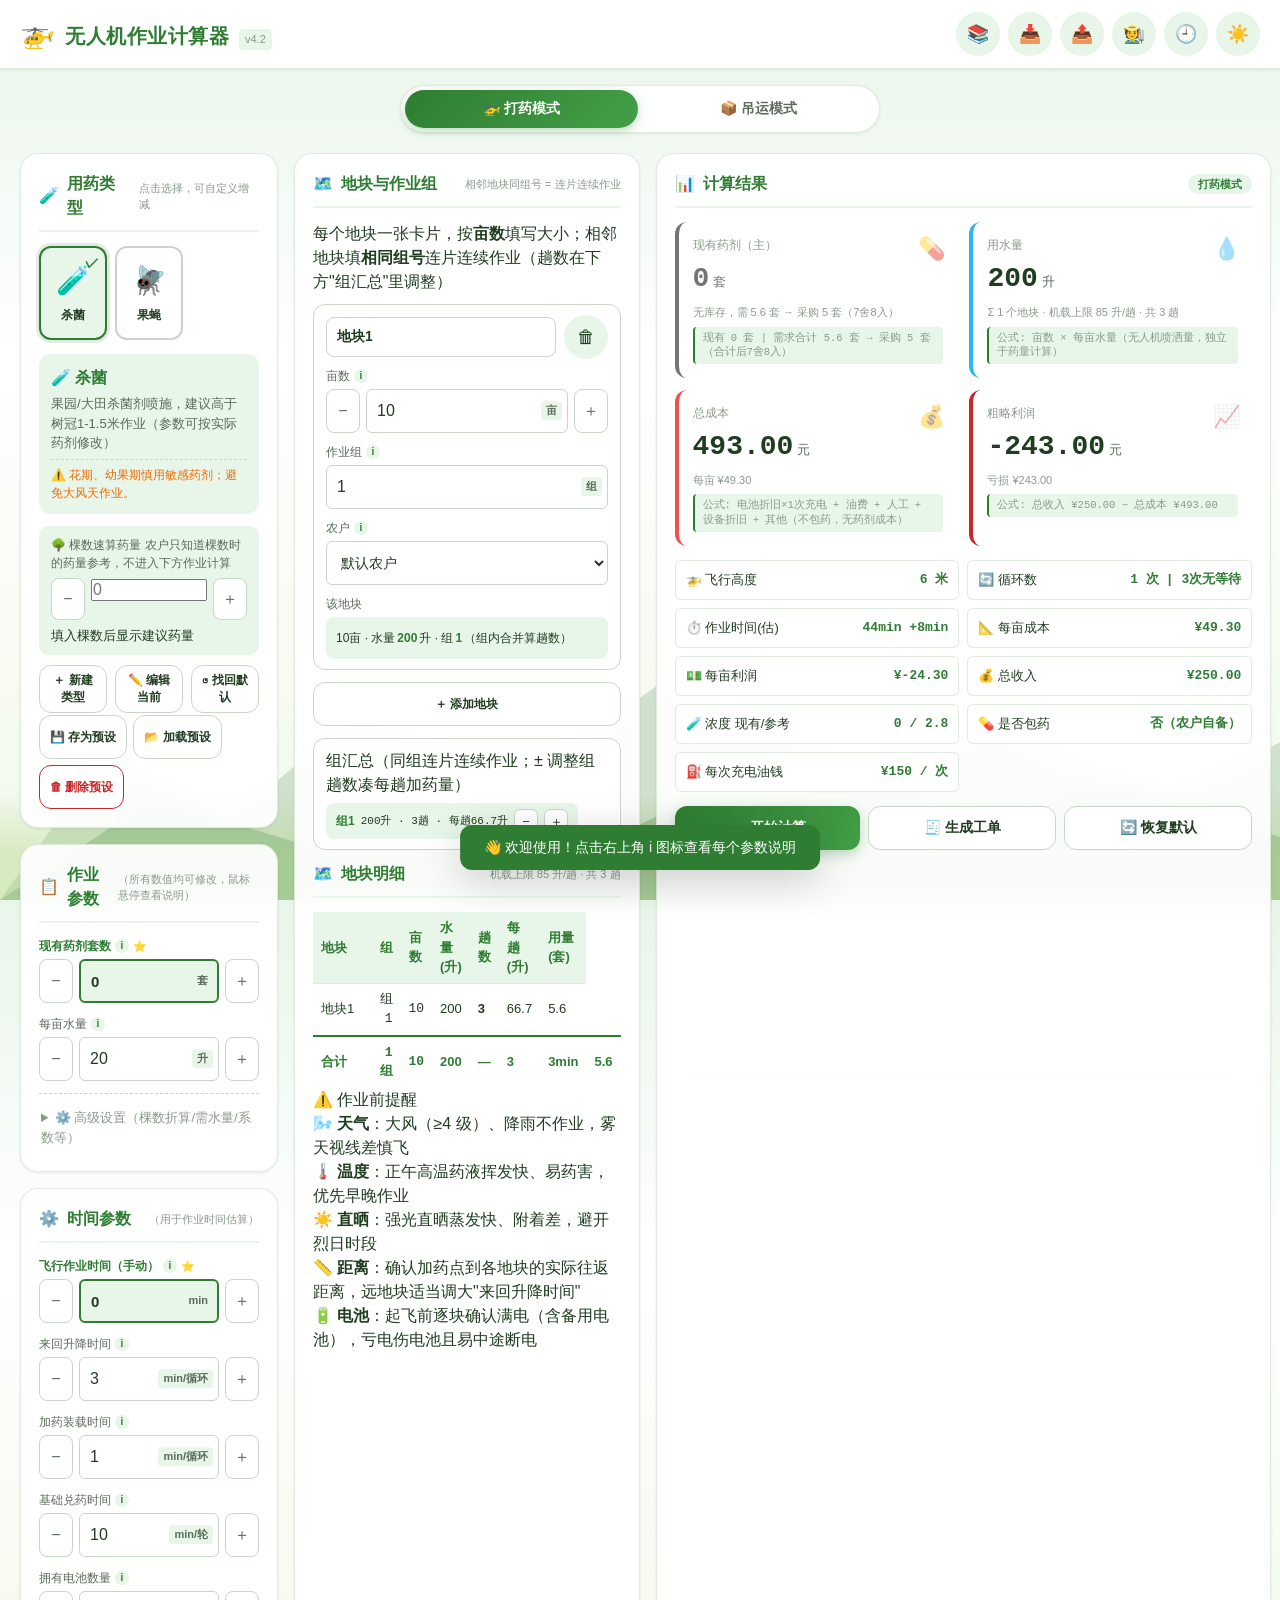
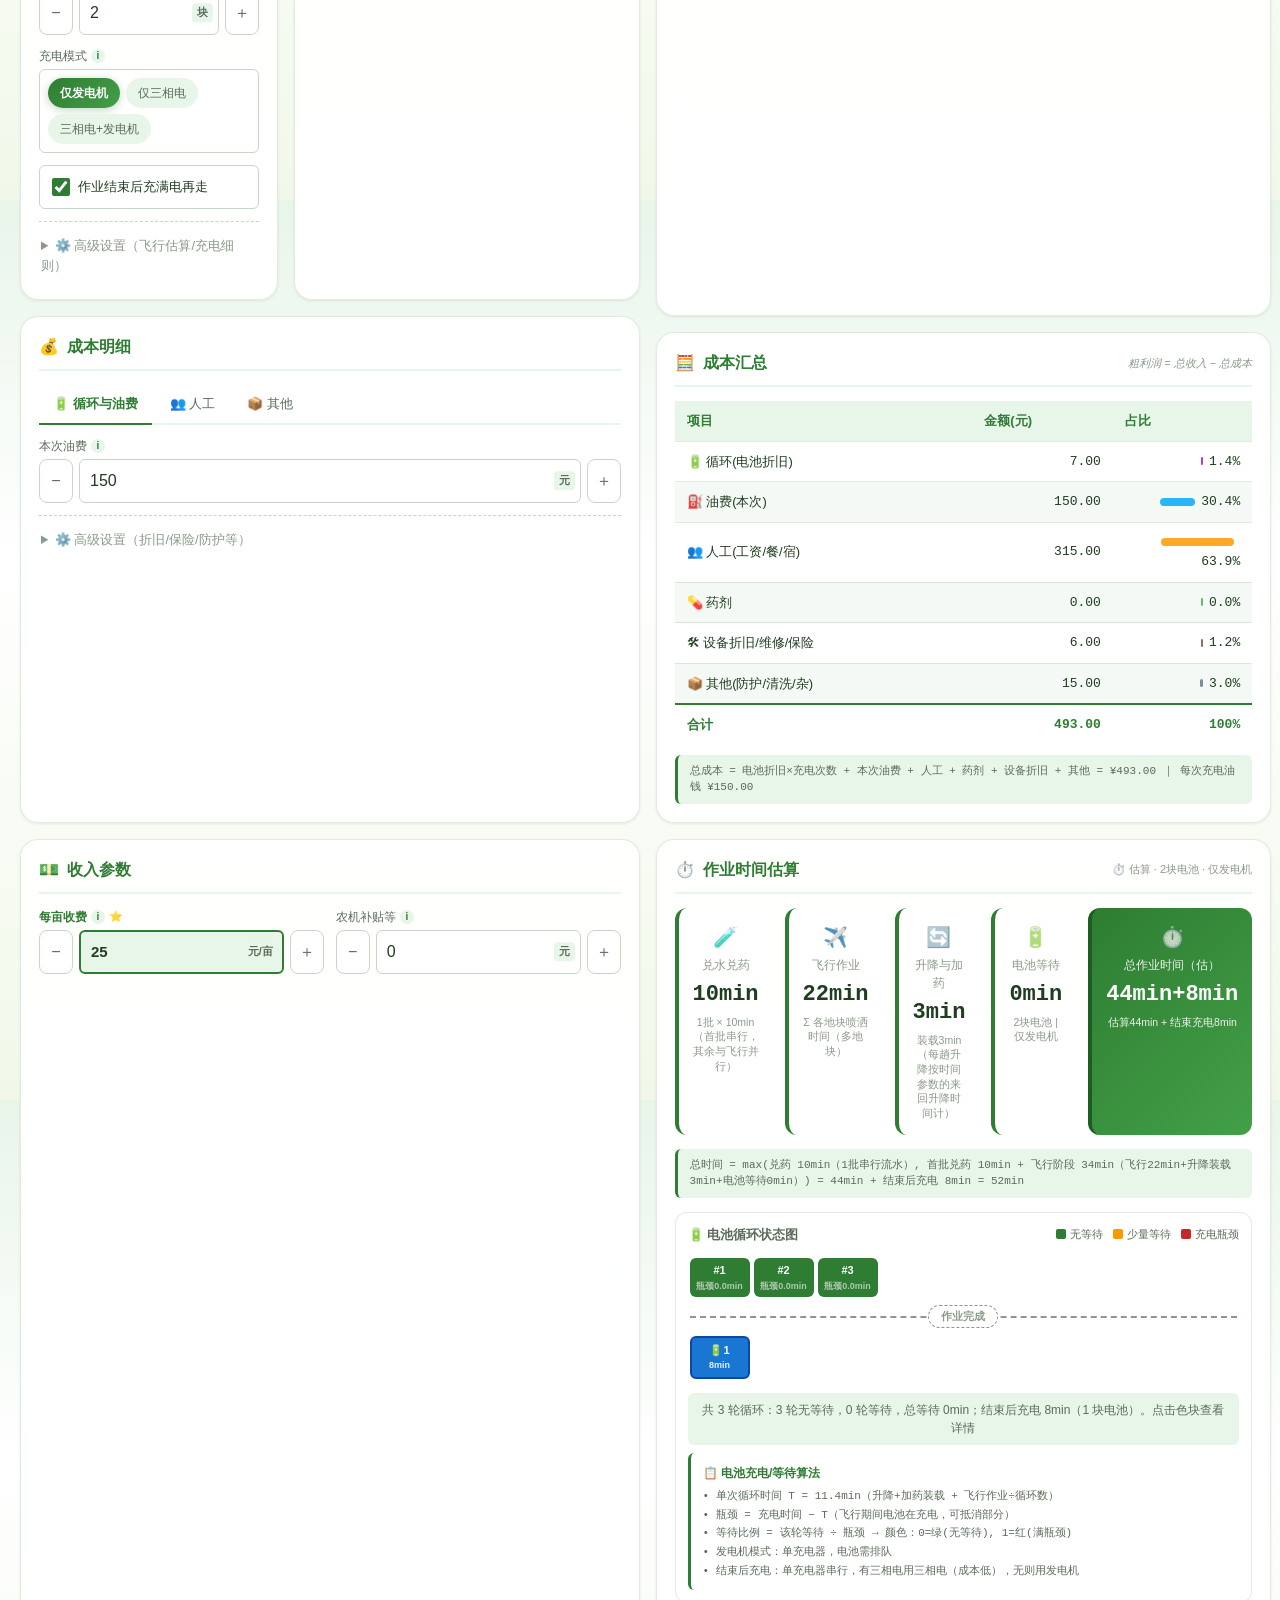
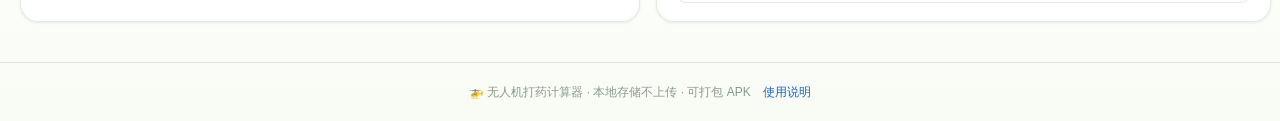
==== commit ede66fea: "feat(tips): 作业前提醒卡 + 工单作业前检查段 - 地块面板底部固定「⚠️ 作业前提醒」卡：天气（大风≥4级/降雨）、   温度（正午高温挥发/药害）、直晒（强光蒸发/附着差）、   距离" ====
--- a/index.html
+++ b/index.html
@@ -108,6 +108,16 @@
       <div class="panel-title"><span>🗺️</span> 地块与作业组 <span class="hint">相邻地块同组号 = 连片连续作业</span></div>
       <div id="plotsEditor" aria-label="地块编辑器"></div>
       <div id="plotsTableWrap"></div>
+      <div class="job-tips" aria-label="作业前提醒">
+        <div class="job-tips-title">⚠️ 作业前提醒</div>
+        <ul>
+          <li>🌬️ <b>天气</b>：大风（≥4 级）、降雨不作业，雾天视线差慎飞</li>
+          <li>🌡️ <b>温度</b>：正午高温药液挥发快、易药害，优先早晚作业</li>
+          <li>☀️ <b>直晒</b>：强光直晒蒸发快、附着差，避开烈日时段</li>
+          <li>📏 <b>距离</b>：确认加药点到各地块的实际往返距离，远地块适当调大"来回升降时间"</li>
+          <li>🔋 <b>电池</b>：起飞前逐块确认满电（含备用电池），亏电伤电池且易中途断电</li>
+        </ul>
+      </div>
     </section>
 
     <!-- 右侧：结果卡片 -->
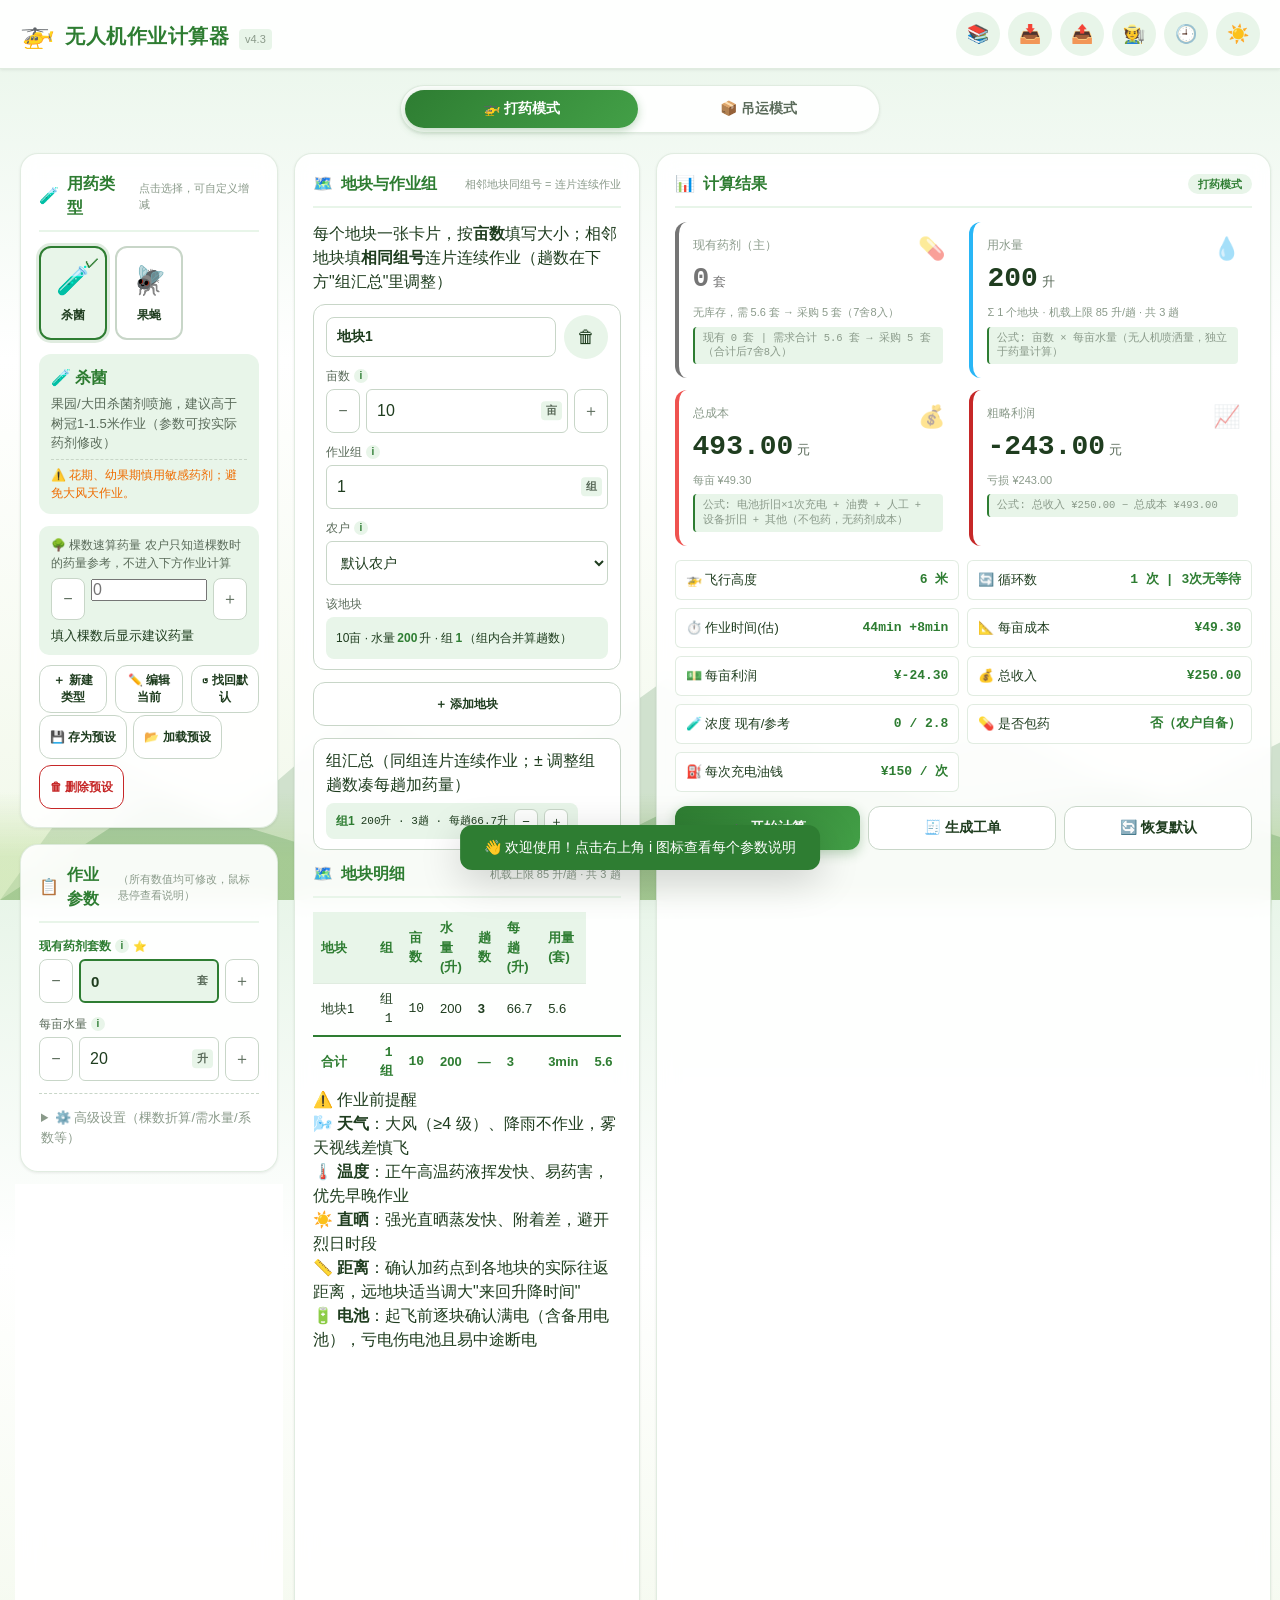
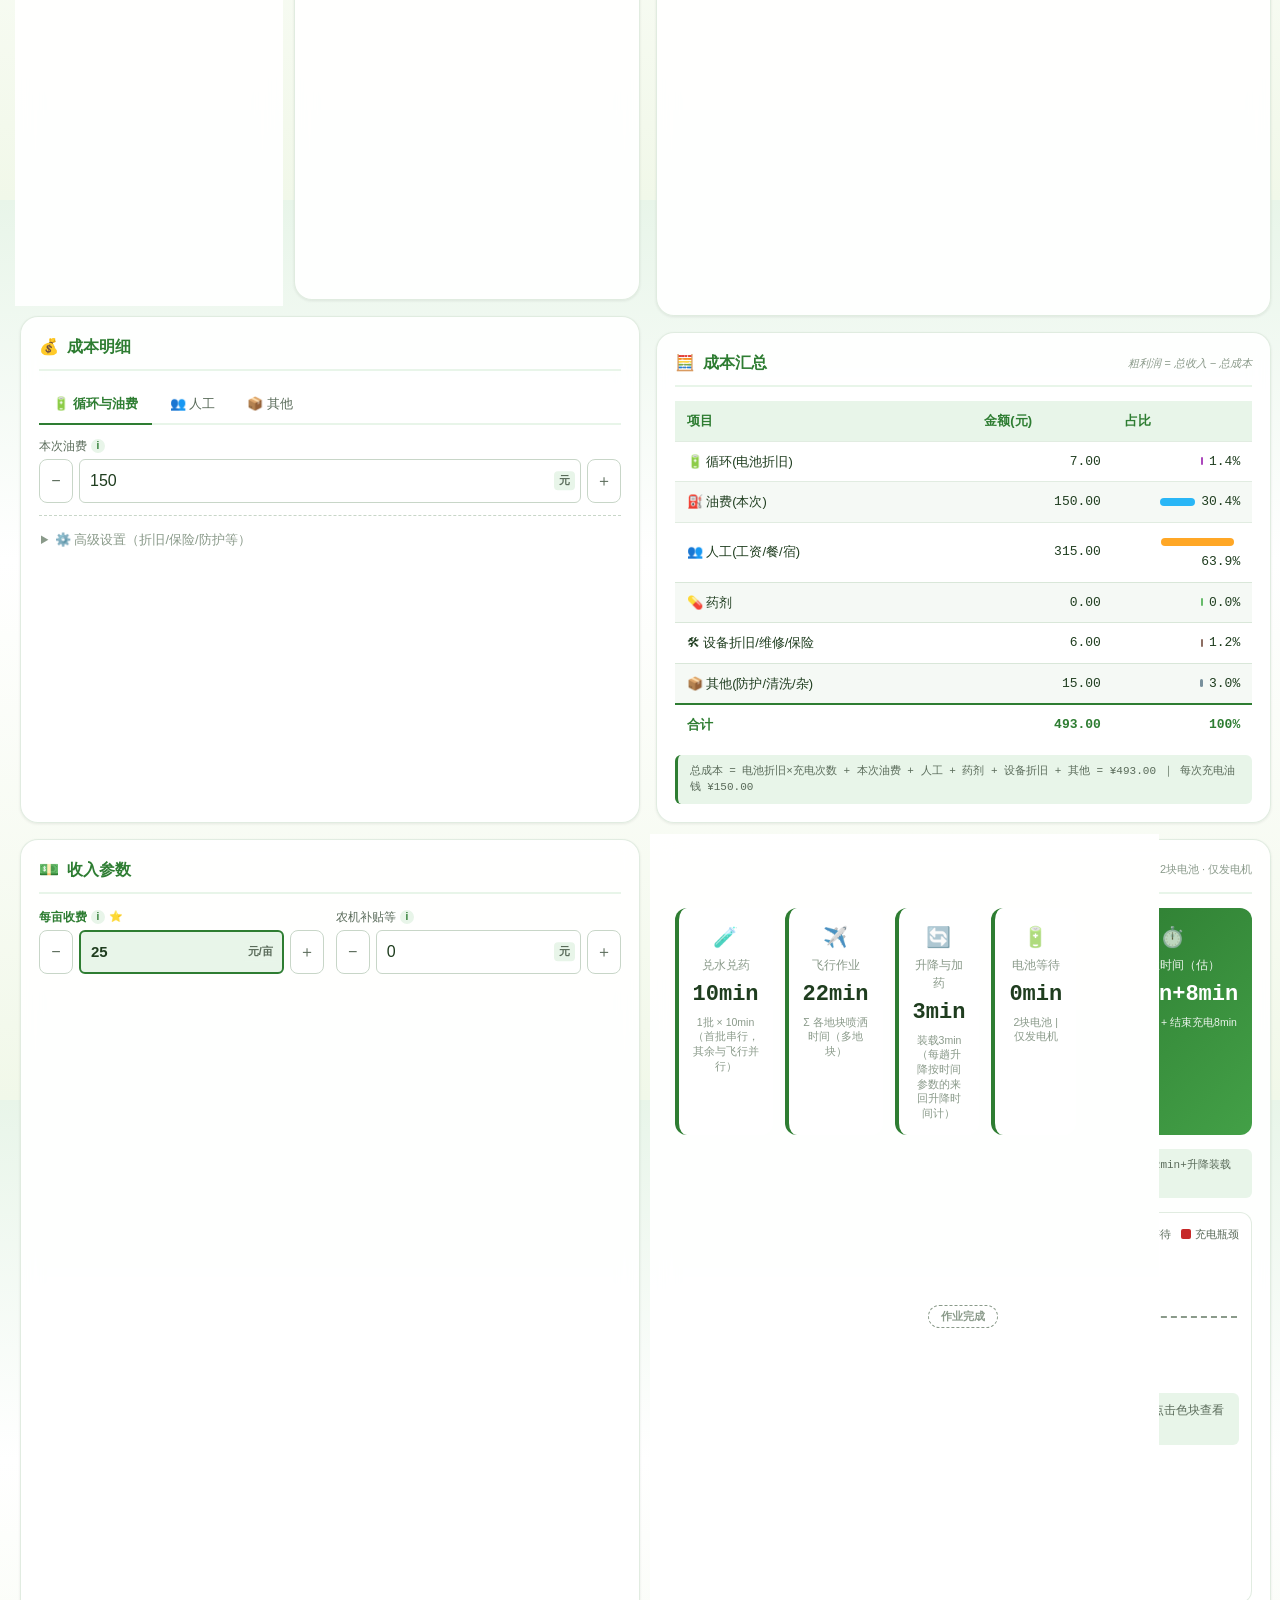
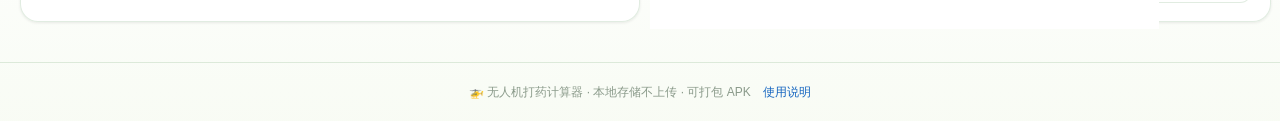
==== commit 0afce170: "chore: v4.3 版本收尾（缓存版本/同步/standalone/文档） - 版本 v4.2.1 → v4.3，SW 缓存版本递增；www 同步（并清理误拷贝的   www/ui.js）；sta" ====
--- a/index.html
+++ b/index.html
@@ -54,7 +54,7 @@
     <div class="header-left">
       <span class="app-logo" aria-hidden="true">🚁</span>
       <h1><span class="t-full">无人机作业计算器</span><span class="t-short">打药计算器</span></h1>
-      <span class="app-version">v4.2</span>
+      <span class="app-version">v4.3</span>
     </div>
     <div class="header-actions">
       <button id="presetBtn" class="icon-btn" title="预设管理" aria-label="预设管理">📚</button>
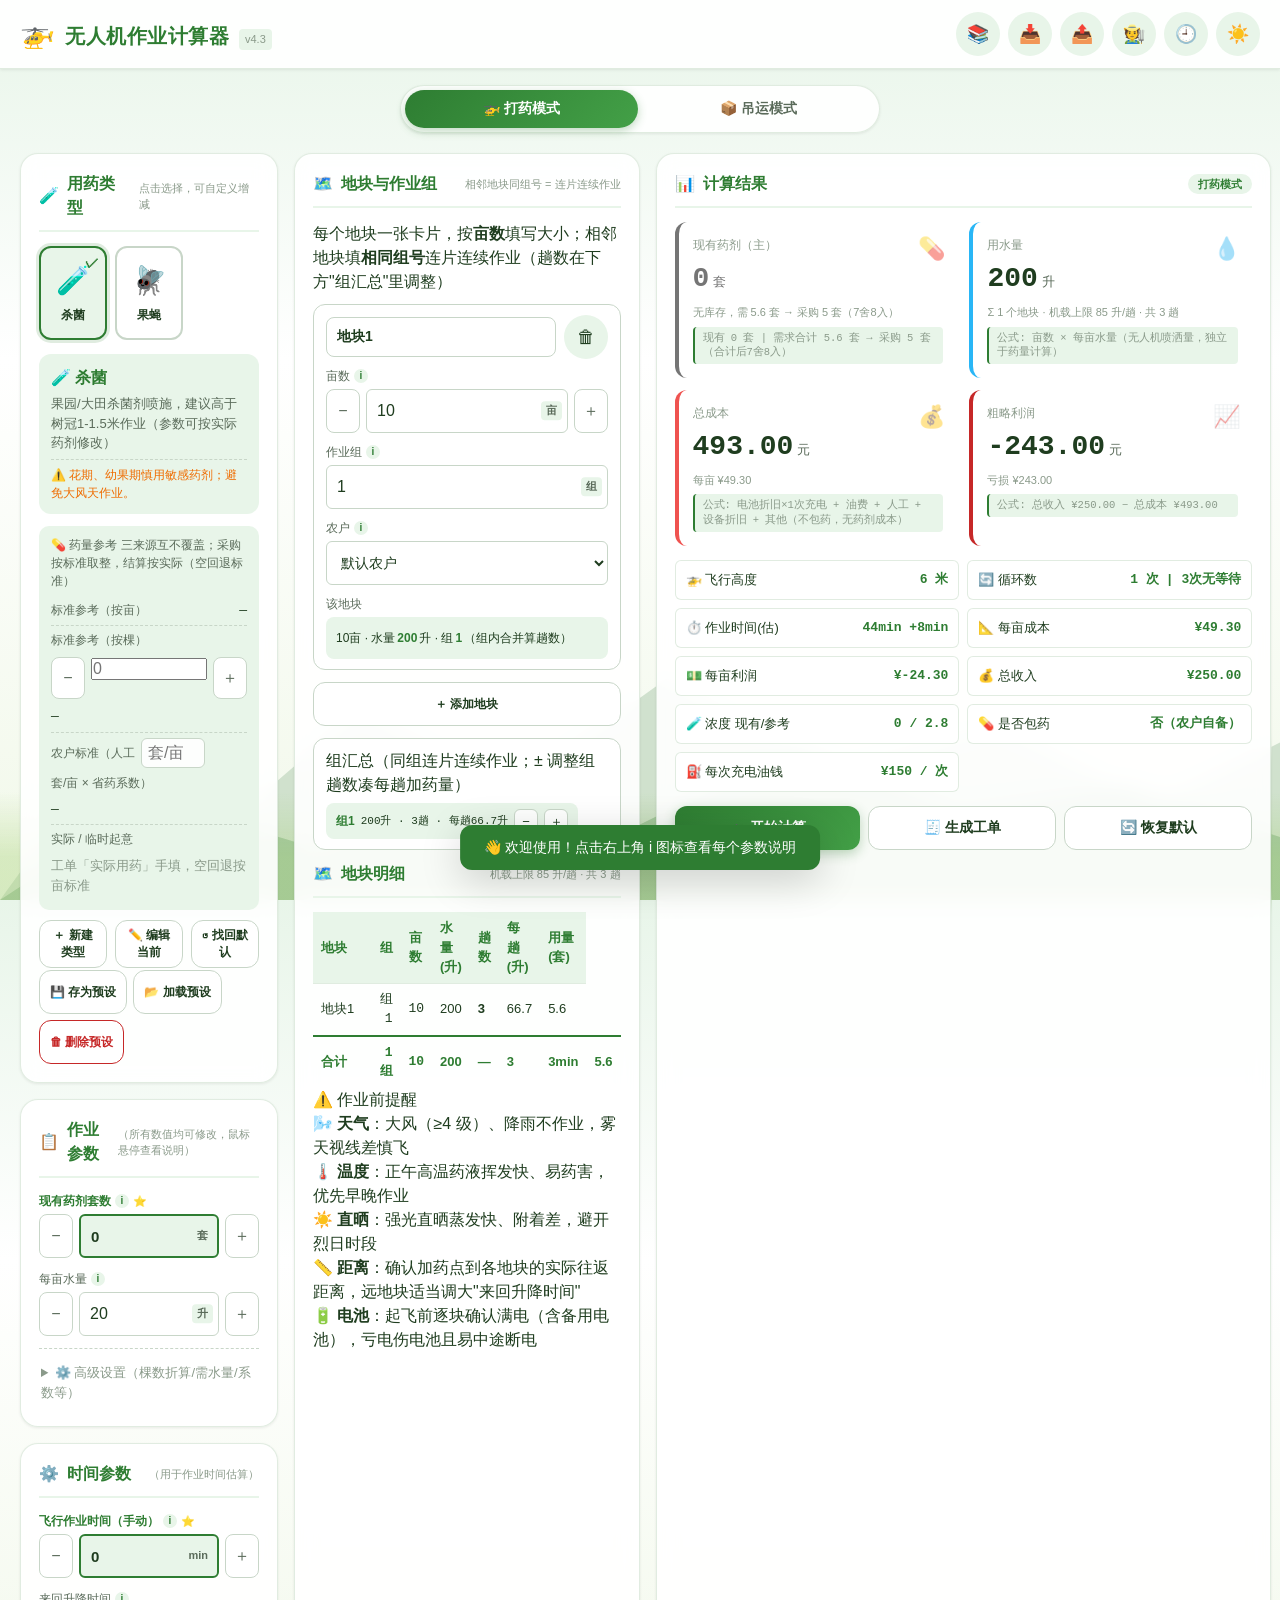
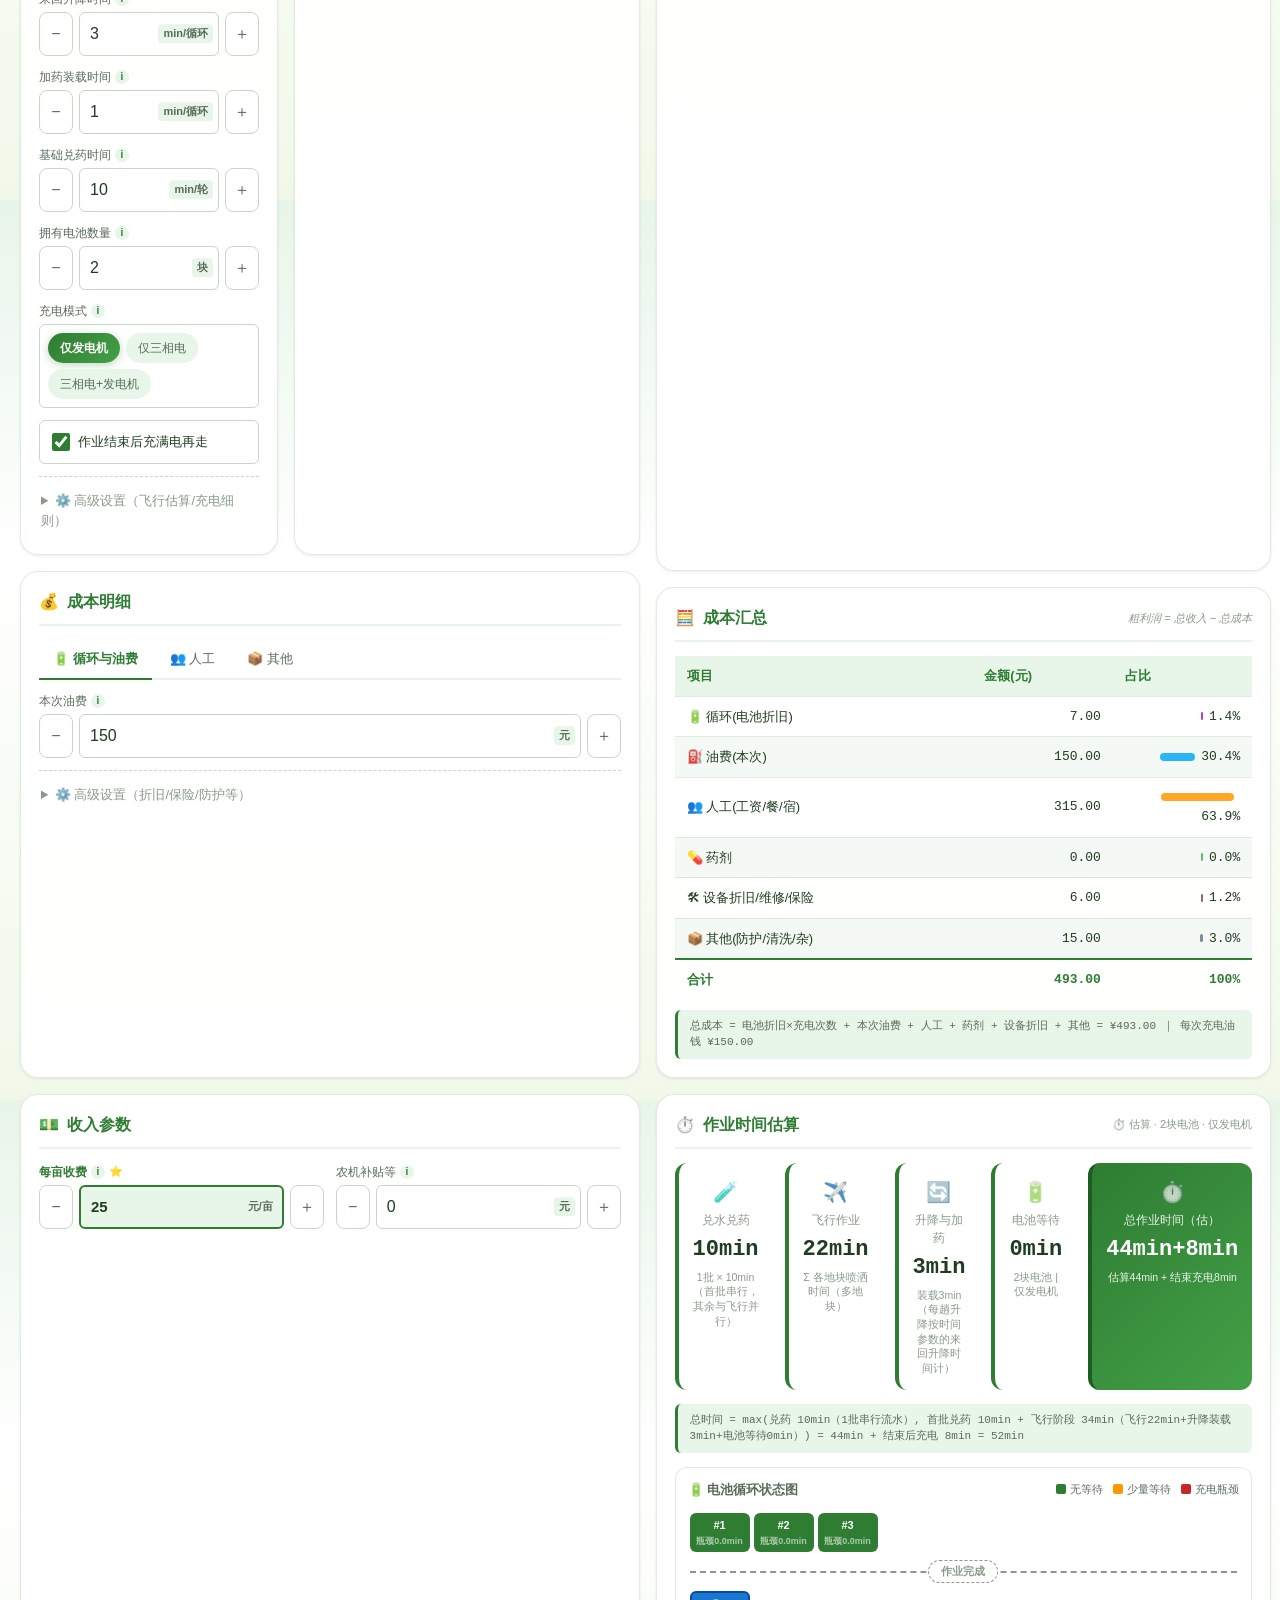
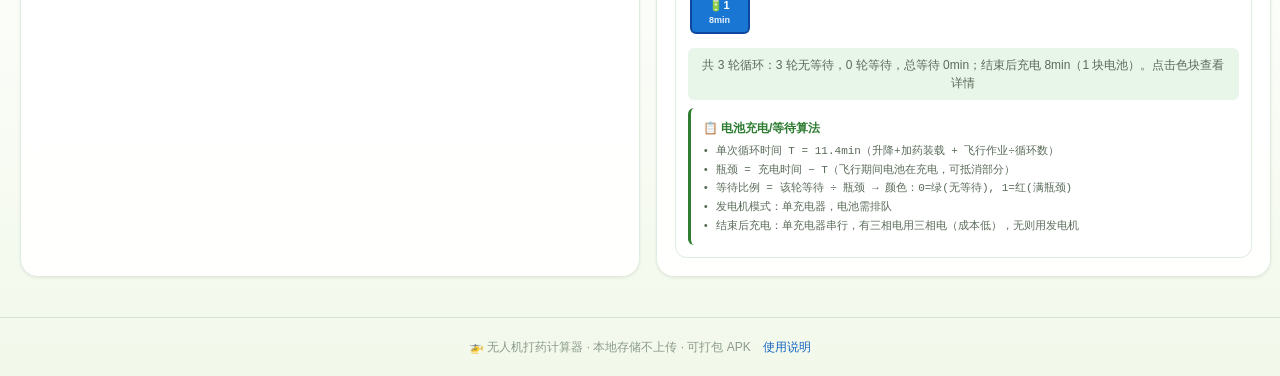
==== commit c0052798: "feat(dose-ref): 药量参考四来源卡——人工打药量（农户标准）+ 亩/棵标准 + 实际 - 新增「人工打药量」（套/亩，可空）：农户自己的打药标准 - 农户标准药量 = 亩数 × 人工套/" ====
--- a/index.html
+++ b/index.html
@@ -81,14 +81,22 @@
         <div class="plant-info-desc" id="plantInfoDesc">请选择用药类型</div>
         <div class="plant-info-notes" id="plantInfoNotes"></div>
       </div>
-      <div class="tree-quick">
-        <div class="tree-quick-title">🌳 棵数速算药量 <span class="hint">农户只知道棵数时的药量参考，不进入下方作业计算</span></div>
-        <div class="stepper" data-step="10">
-          <button type="button" class="st-btn st-minus" aria-label="减少">−</button>
-          <div class="unit-suffix" data-unit="棵"><input type="number" id="treeQuickInput" step="10" min="0" placeholder="0"></div>
-          <button type="button" class="st-btn st-plus" aria-label="增加">＋</button>
-        </div>
-        <div id="treeQuickOut" class="tree-quick-out">填入棵数后显示建议药量</div>
+      <div class="tree-quick dose-ref">
+        <div class="tree-quick-title">💊 药量参考 <span class="hint">三来源互不覆盖；采购按标准取整，结算按实际（空回退标准）</span></div>
+        <div class="dose-row"><span class="dose-label">标准参考（按亩）</span><span class="dose-val" id="doseByArea">—</span></div>
+        <div class="dose-row"><span class="dose-label">标准参考（按棵）</span>
+          <div class="stepper" data-step="10">
+            <button type="button" class="st-btn st-minus" aria-label="减少">−</button>
+            <div class="unit-suffix" data-unit="棵"><input type="number" id="treeQuickInput" step="10" min="0" placeholder="0"></div>
+            <button type="button" class="st-btn st-plus" aria-label="增加">＋</button>
+          </div>
+          <span class="dose-val" id="doseByTree">—</span>
+        </div>
+        <div class="dose-row">
+          <span class="dose-label">农户标准（人工 <input type="number" id="manualDoseInput" step="0.1" min="0" placeholder="套/亩"> 套/亩 × 省药系数）</span>
+          <span class="dose-val" id="doseFarmer">—</span>
+        </div>
+        <div class="dose-row"><span class="dose-label">实际 / 临时起意</span><span class="dose-val dose-dim">工单「实际用药」手填，空回退按亩标准</span></div>
       </div>
       <div class="type-actions">
         <button id="addTypeBtn" class="btn btn-secondary btn-sm">＋ 新建类型</button>
--- a/css/style.css
+++ b/css/style.css
@@ -1695,3 +1695,18 @@
 .tree-quick-title { font-size: 12px; color: var(--text-secondary); margin-bottom: 6px; }
 .tree-quick-out { margin-top: 6px; font-size: 13px; color: var(--text-primary); }
 .tree-quick-out b { color: var(--accent); }
+
+
+/* 药量参考卡行 */
+.dose-row {
+  display: flex; align-items: center; justify-content: space-between;
+  gap: 8px; flex-wrap: wrap;
+  padding: 5px 0;
+  border-bottom: 1px dashed var(--input-border);
+}
+.dose-row:last-child { border-bottom: none; }
+.dose-label { font-size: 12px; color: var(--text-secondary); display: inline-flex; align-items: center; gap: 6px; flex-wrap: wrap; }
+.dose-label input { width: 64px; height: 30px; padding: 2px 6px; background: var(--panel-bg); border: 1px solid var(--input-border); border-radius: 6px; color: var(--text-primary); }
+.dose-val { font-size: 13px; color: var(--text-primary); font-family: var(--font-mono); }
+.dose-val b { color: var(--accent); font-size: 14px; }
+.dose-dim { color: var(--text-muted); font-family: var(--font-sans); }
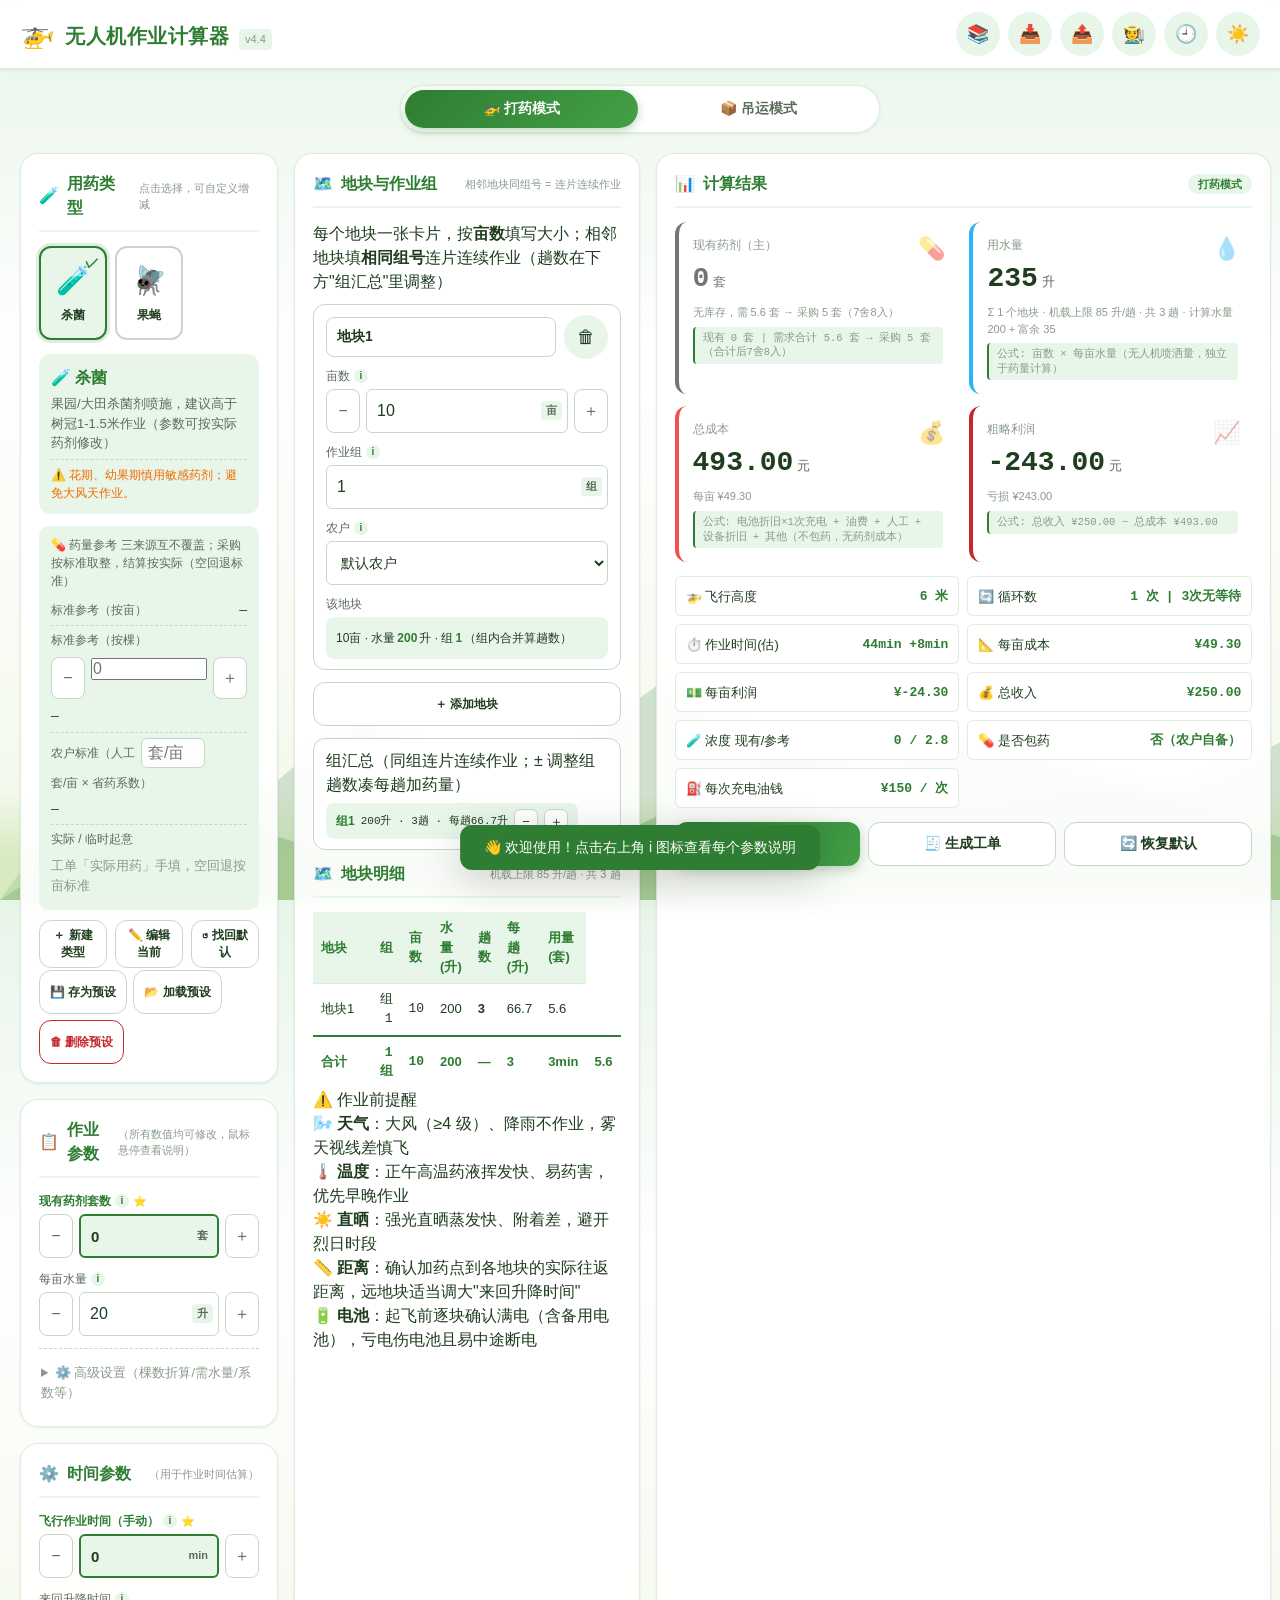
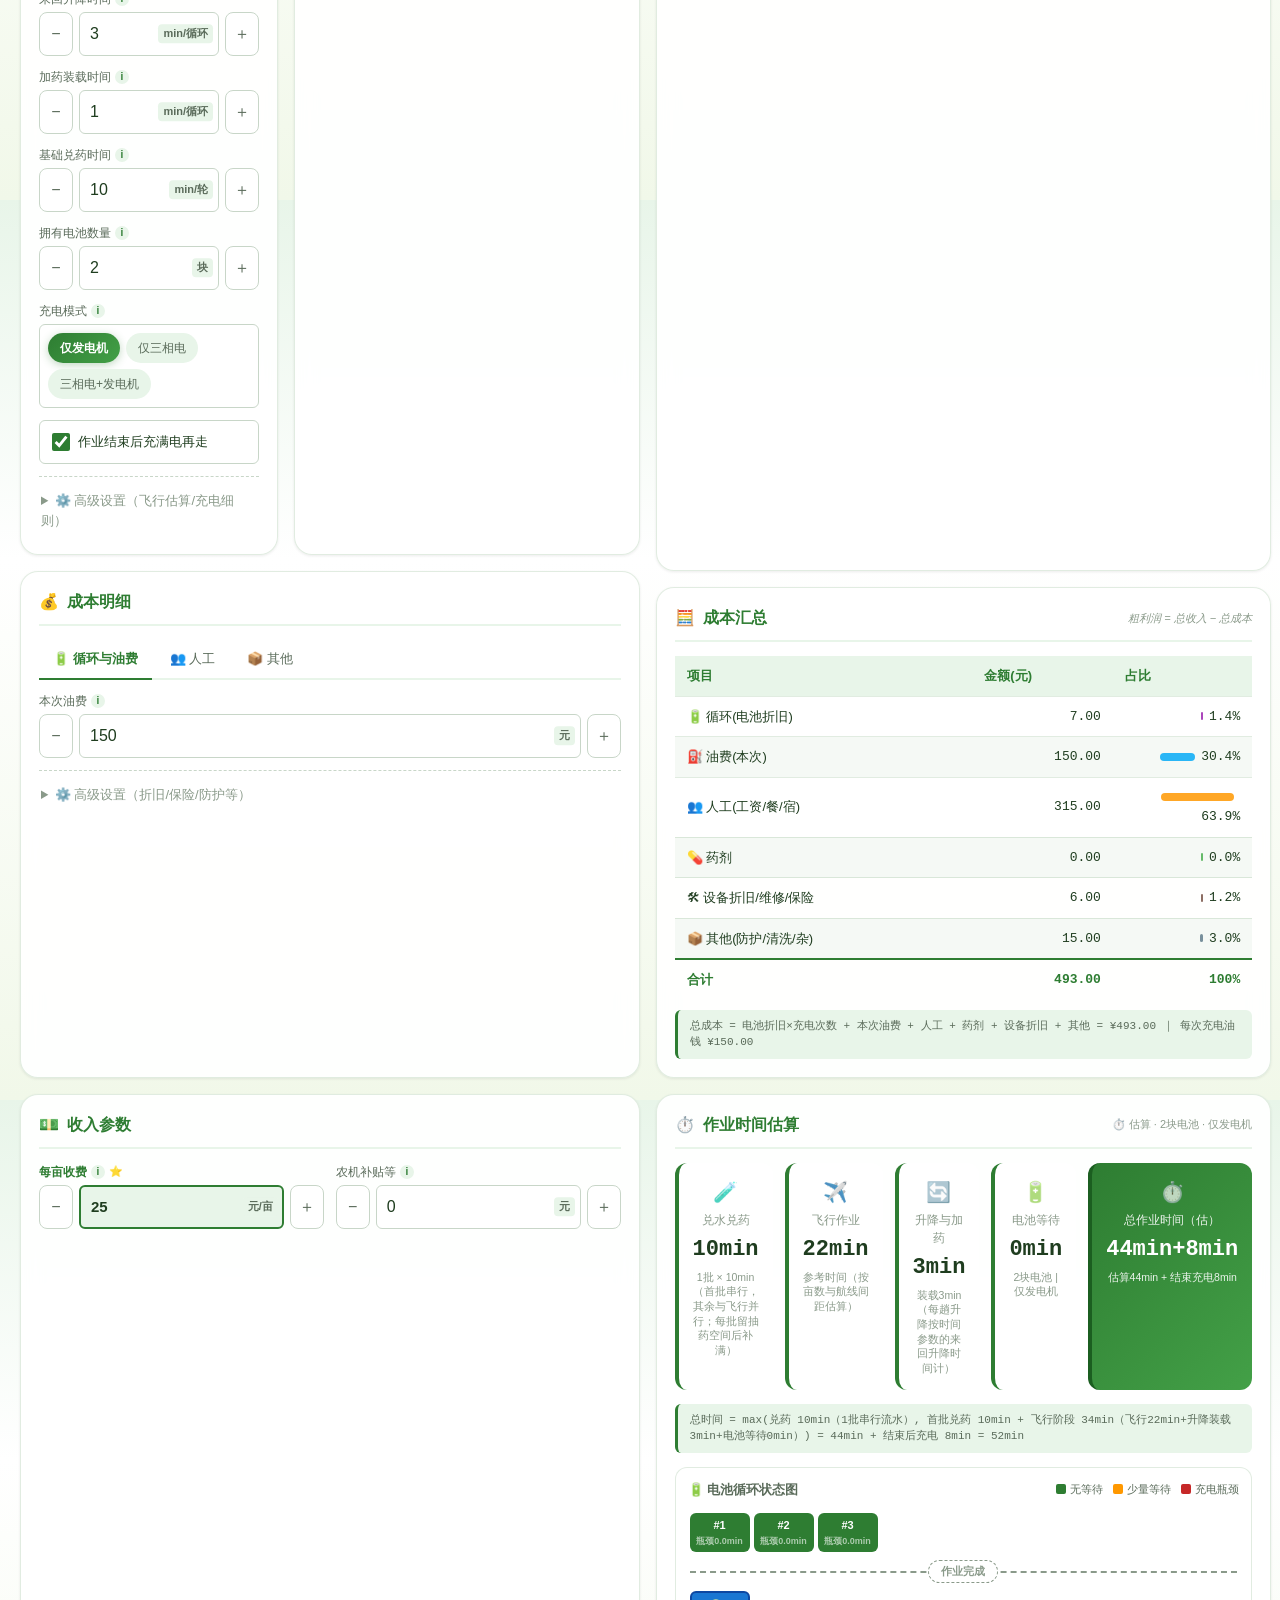
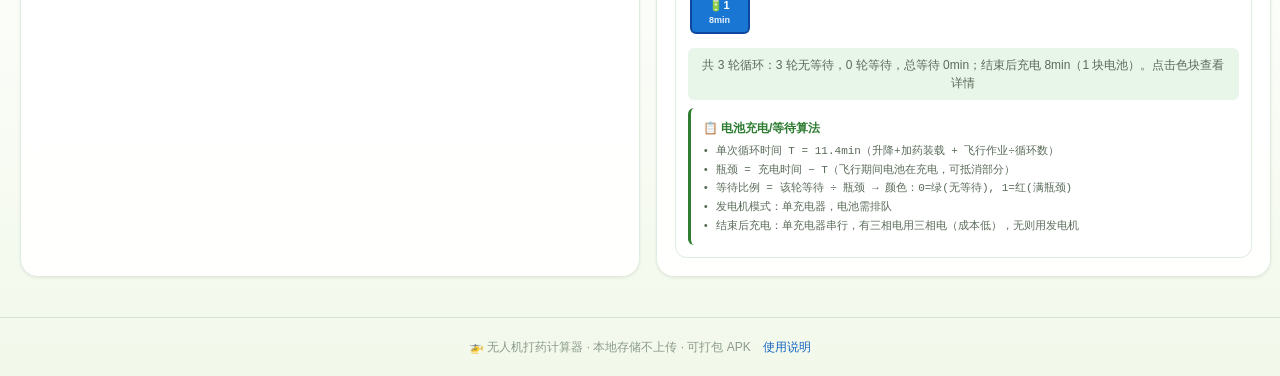
==== commit 3d31380b: "chore: v4.4 版本收尾（版本/SW/同步/standalone/文档）+ 死代码清理 - 版本 v4.3 → v4.4.0，SW 缓存版本递增；androidapp 同步；standalon" ====
--- a/index.html
+++ b/index.html
@@ -54,7 +54,7 @@
     <div class="header-left">
       <span class="app-logo" aria-hidden="true">🚁</span>
       <h1><span class="t-full">无人机作业计算器</span><span class="t-short">打药计算器</span></h1>
-      <span class="app-version">v4.3</span>
+      <span class="app-version">v4.4</span>
     </div>
     <div class="header-actions">
       <button id="presetBtn" class="icon-btn" title="预设管理" aria-label="预设管理">📚</button>
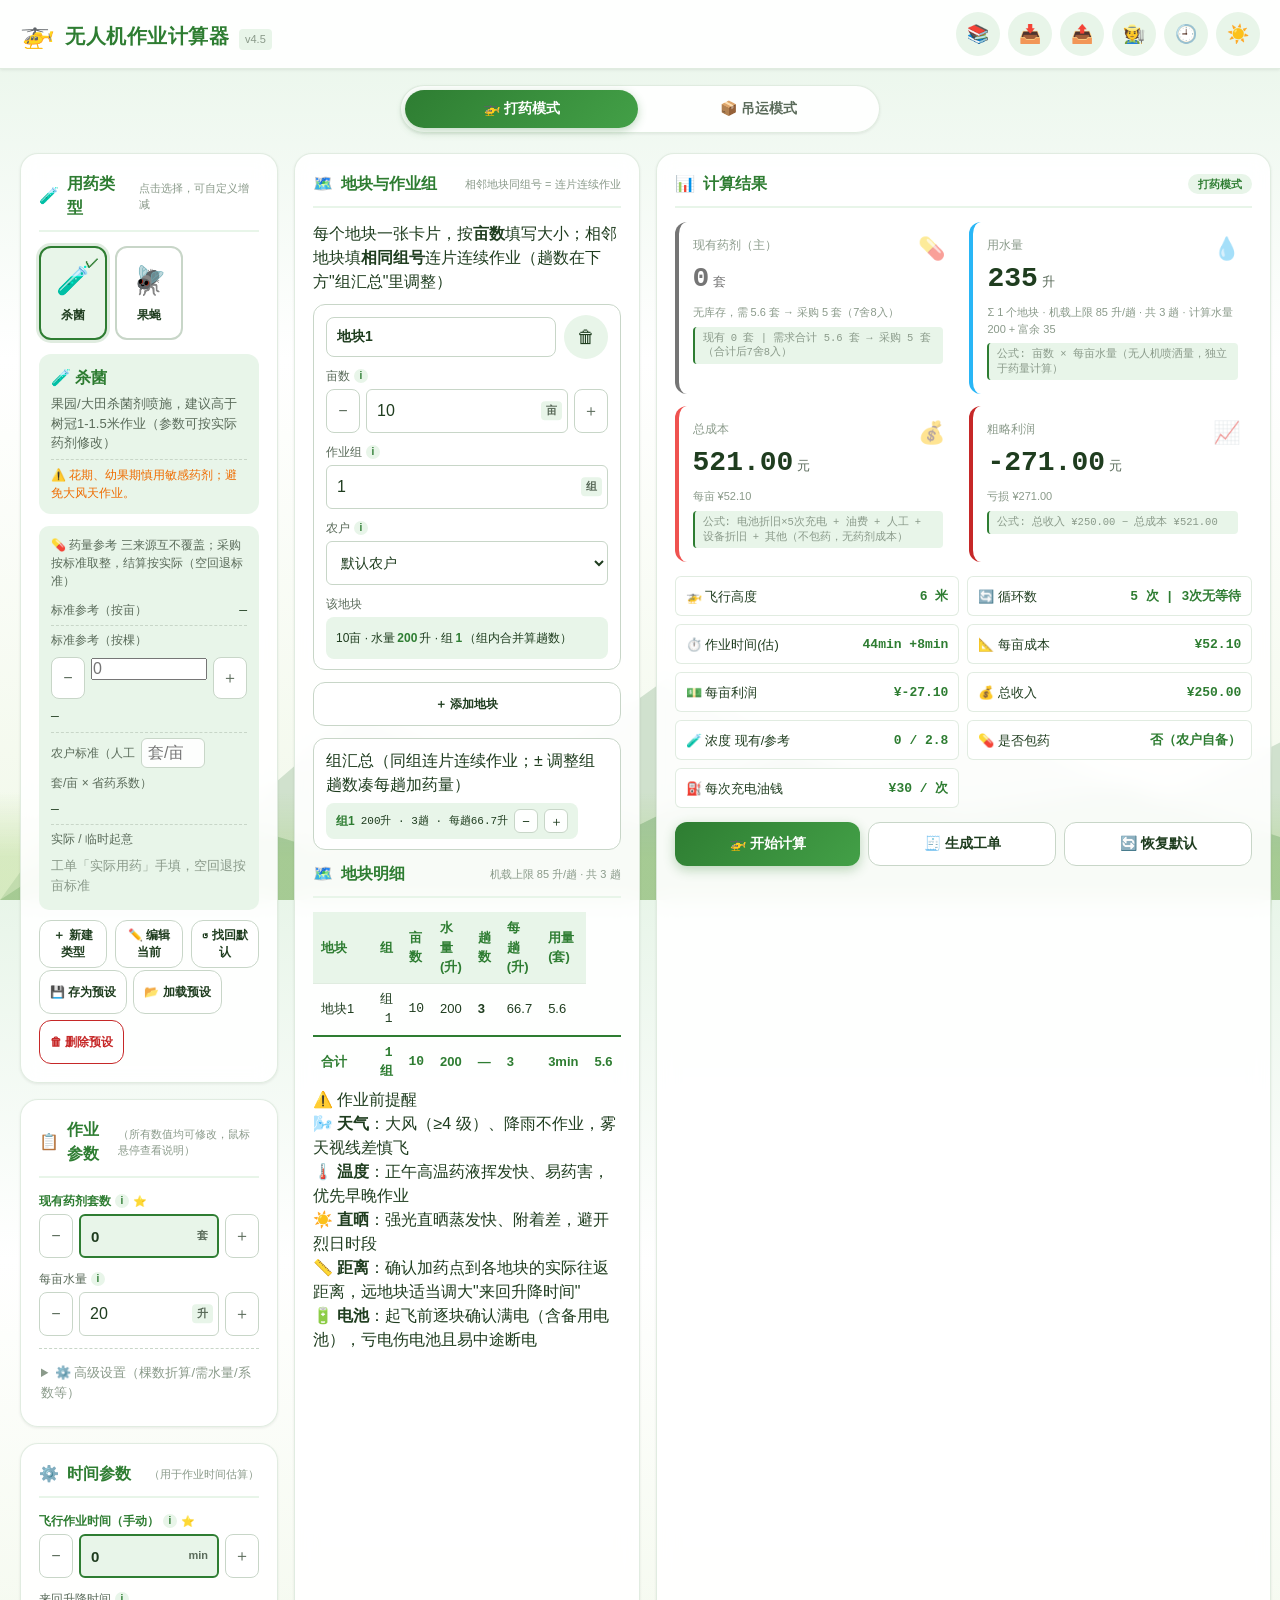
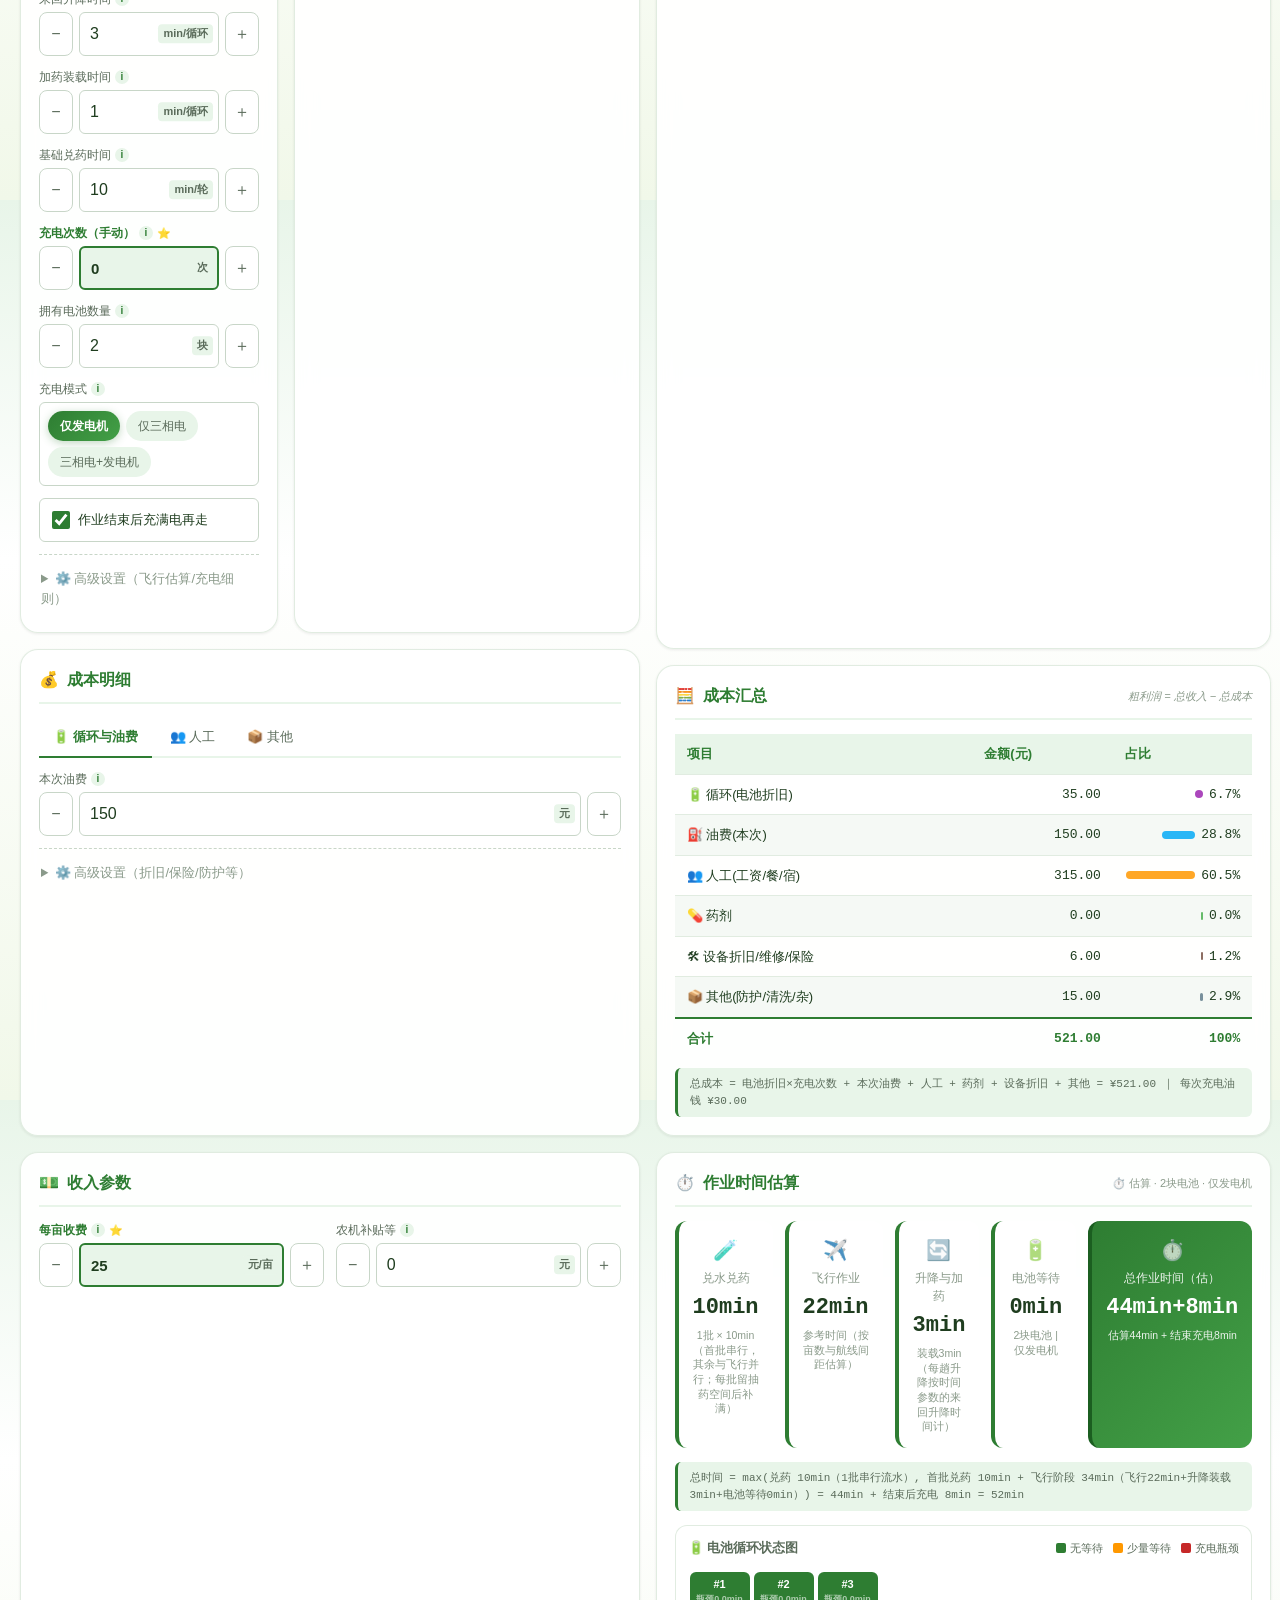
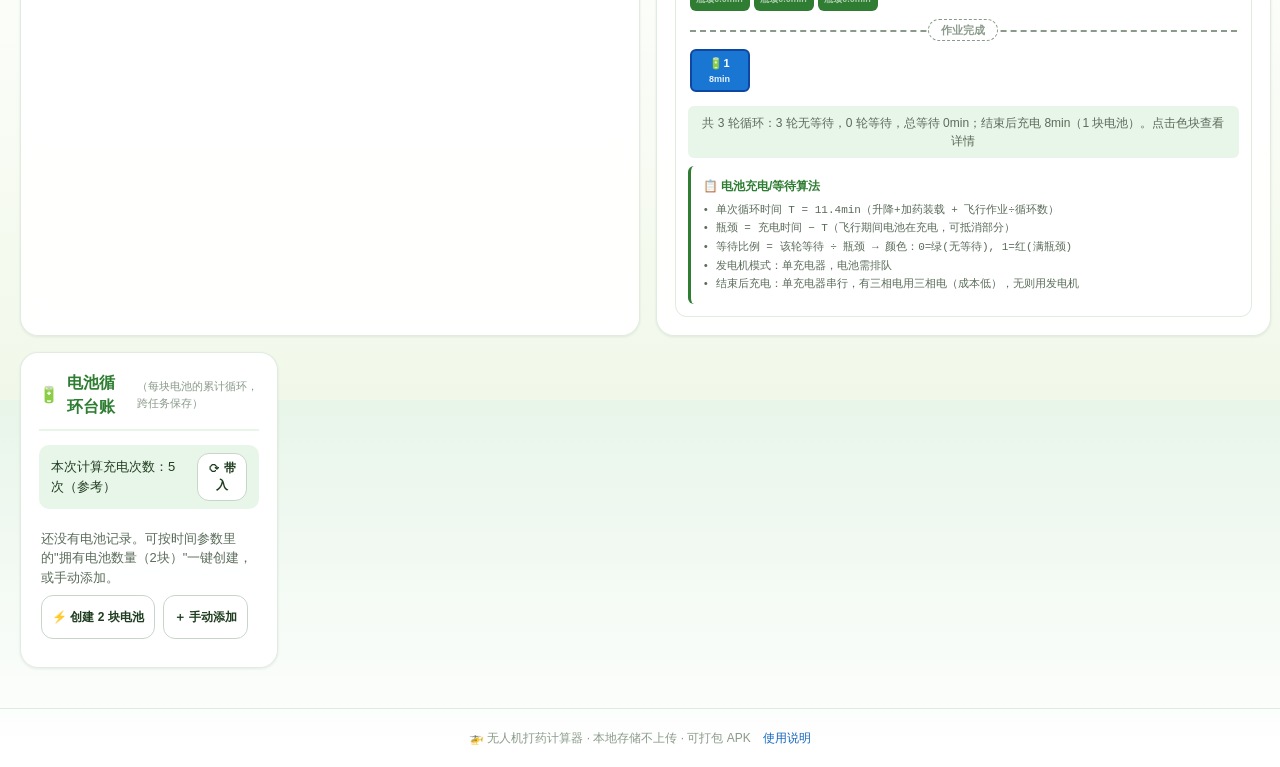
==== commit 630adbd0: "feat(battery): 手动充电次数覆盖 + 电池循环台账 + 窄屏数字裁剪修复 - 充电次数（手动）：时间参数新增高优先级字段，填了则循环数/每次充电油钱   按此值（显示手动）并禁用单循环亩" ====
--- a/index.html
+++ b/index.html
@@ -54,7 +54,7 @@
     <div class="header-left">
       <span class="app-logo" aria-hidden="true">🚁</span>
       <h1><span class="t-full">无人机作业计算器</span><span class="t-short">打药计算器</span></h1>
-      <span class="app-version">v4.4</span>
+      <span class="app-version">v4.5</span>
     </div>
     <div class="header-actions">
       <button id="presetBtn" class="icon-btn" title="预设管理" aria-label="预设管理">📚</button>
@@ -168,7 +168,12 @@
         <div class="form-grid" id="timingAdvGrid"></div>
       </details>
     </section>
-  
+
+    <section class="panel battery-panel" id="batteryPanel" aria-label="电池循环台账">
+      <div class="panel-title"><span>🔋</span> 电池循环台账 <span class="hint">（每块电池的累计循环，跨任务保存）</span></div>
+      <div id="batteryLedger"><!-- JS 注入 --></div>
+    </section>
+
     <section class="panel result-panel" aria-label="计算结果">
       <div class="panel-title"><span>📊</span> 计算结果 <span class="mode-tag" id="modeTag">打药模式</span></div>
 
--- a/css/style.css
+++ b/css/style.css
@@ -1592,6 +1592,10 @@
 
 @media (max-width: 500px) {
   .plot-card-fields { grid-template-columns: 1fr 1fr; }
+  /* 窄屏：亩数（含 ± 步进）与统计行占满整行，避免数字被单位留白裁剪 */
+  .plot-card-fields .field-span { grid-column: 1 / -1; }
+  .field .unit-suffix input { padding-right: 48px; }
+  .field .unit-suffix::after { font-size: 10px; padding: 2px 4px; max-width: 44px; }
 }
 
 /* 用药类型管理按钮行 */
@@ -1710,3 +1714,70 @@
 .dose-val { font-size: 13px; color: var(--text-primary); font-family: var(--font-mono); }
 .dose-val b { color: var(--accent); font-size: 14px; }
 .dose-dim { color: var(--text-muted); font-family: var(--font-sans); }
+
+
+/* ============ 电池循环台账 ============ */
+.batt-calc-hint {
+  display: flex; align-items: center; justify-content: space-between; gap: 8px;
+  background: var(--accent-soft); border-radius: 10px;
+  padding: 8px 12px; font-size: 13px; color: var(--text-primary);
+  margin-bottom: 10px;
+}
+.batt-empty { font-size: 13px; color: var(--text-secondary); padding: 10px 2px; }
+.batt-empty-actions { display: flex; gap: 8px; margin-top: 8px; flex-wrap: wrap; }
+.batt-list { display: flex; flex-direction: column; gap: 8px; }
+.batt-row { display: flex; align-items: center; gap: 8px; }
+.batt-row .batt-name {
+  flex: 1 1 96px; min-width: 0; min-height: 40px;
+  padding: 8px 10px; font-size: 14px;
+  border: 1px solid var(--input-border); border-radius: 8px;
+  background: var(--panel-bg); color: var(--text-primary);
+}
+.batt-row .stepper { flex: 1 1 150px; }
+.batt-row .st-btn { min-height: 40px; }
+.batt-alloc {
+  margin-top: 12px;
+  background: var(--input-bg);
+  border: 1px solid var(--input-border);
+  border-radius: 12px;
+  padding: 10px 12px;
+}
+.batt-alloc-head { display: flex; flex-wrap: wrap; gap: 8px; align-items: center; justify-content: space-between; margin-bottom: 8px; }
+.batt-alloc-title { font-size: 13px; font-weight: 700; color: var(--accent); }
+.batt-alloc-total { display: flex; align-items: center; gap: 8px; flex-wrap: wrap; }
+.batt-alloc-total #battTaskLabel {
+  height: 32px; width: 150px; padding: 2px 8px; font-size: 12px;
+  border: 1px solid var(--input-border); border-radius: 6px;
+  background: var(--panel-bg); color: var(--text-primary);
+}
+.batt-alloc-total label { display: inline-flex; align-items: center; gap: 5px; font-size: 12px; color: var(--text-secondary); }
+.batt-alloc-total input[type="number"] {
+  width: 76px; height: 32px; padding: 2px 6px;
+  border: 1px solid var(--input-border); border-radius: 6px;
+  background: var(--panel-bg); color: var(--text-primary);
+}
+.batt-alloc-rows { display: flex; flex-direction: column; gap: 6px; }
+.batt-alloc-row {
+  display: flex; align-items: center; justify-content: space-between; gap: 8px;
+  background: var(--panel-bg); border-radius: 8px; padding: 5px 9px;
+}
+.batt-alloc-name { font-size: 13px; color: var(--text-primary); display: inline-flex; align-items: baseline; gap: 6px; min-width: 0; }
+.batt-alloc-base { font-size: 11px; color: var(--text-muted); font-family: var(--font-mono); }
+.batt-alloc-input {
+  width: 84px; height: 34px; padding: 4px 8px; text-align: right;
+  border: 1px solid var(--input-border); border-radius: 8px;
+  background: var(--panel-bg); color: var(--text-primary);
+}
+.batt-alloc-foot { display: flex; align-items: center; gap: 8px; margin-top: 10px; flex-wrap: wrap; }
+.batt-alloc-foot .batt-apply { margin-left: auto; }
+.batt-alloc-rest { font-size: 12px; color: var(--text-muted); flex: 1; min-width: 0; }
+.batt-alloc-rest[data-warn="true"] { color: #ef6c00; font-weight: 600; }
+.batt-records { margin-top: 12px; display: flex; flex-direction: column; gap: 6px; }
+.batt-records-title { font-size: 12px; color: var(--text-muted); }
+.batt-record {
+  display: flex; align-items: center; justify-content: space-between; gap: 8px;
+  background: var(--input-bg); border-radius: 8px; padding: 7px 10px;
+  font-size: 12px; color: var(--text-secondary); flex-wrap: wrap;
+}
+.batt-record-main { flex: 1; min-width: 0; }
+.batt-record-main b { color: var(--text-primary); font-weight: 600; }
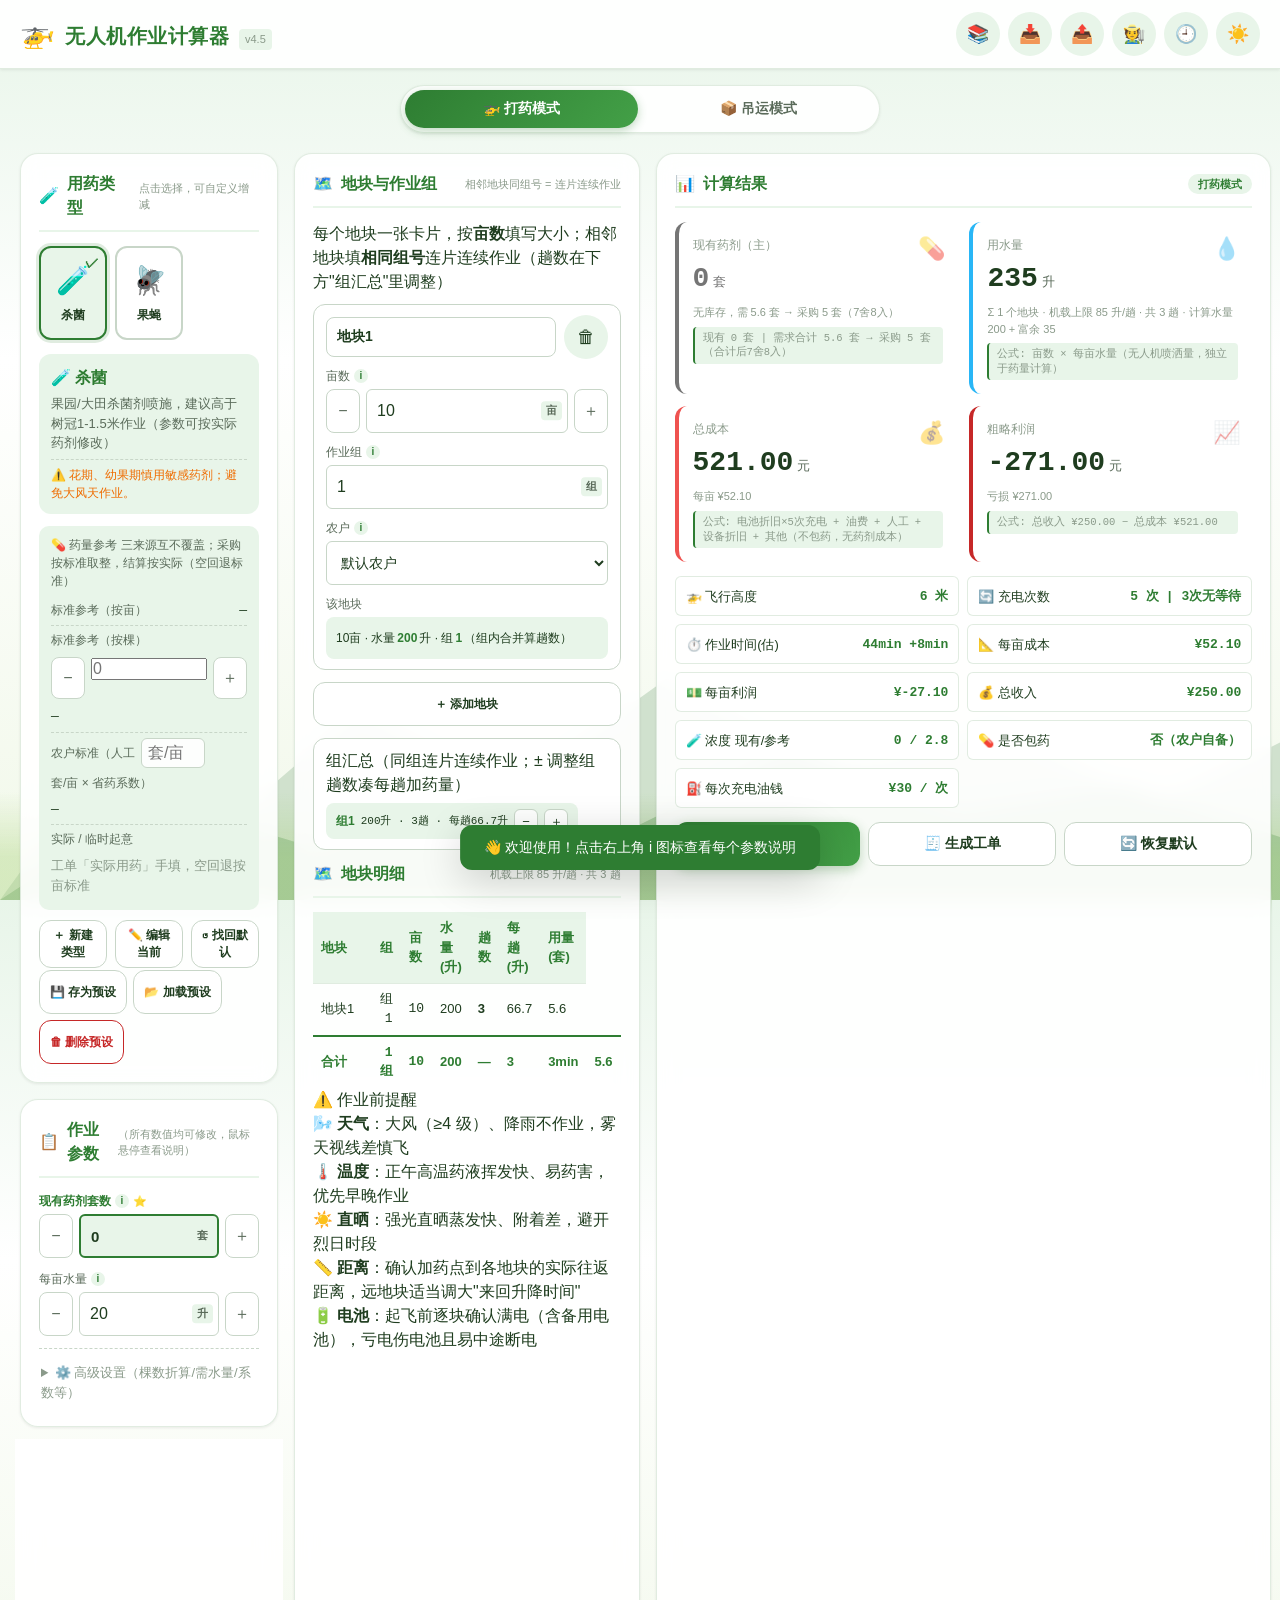
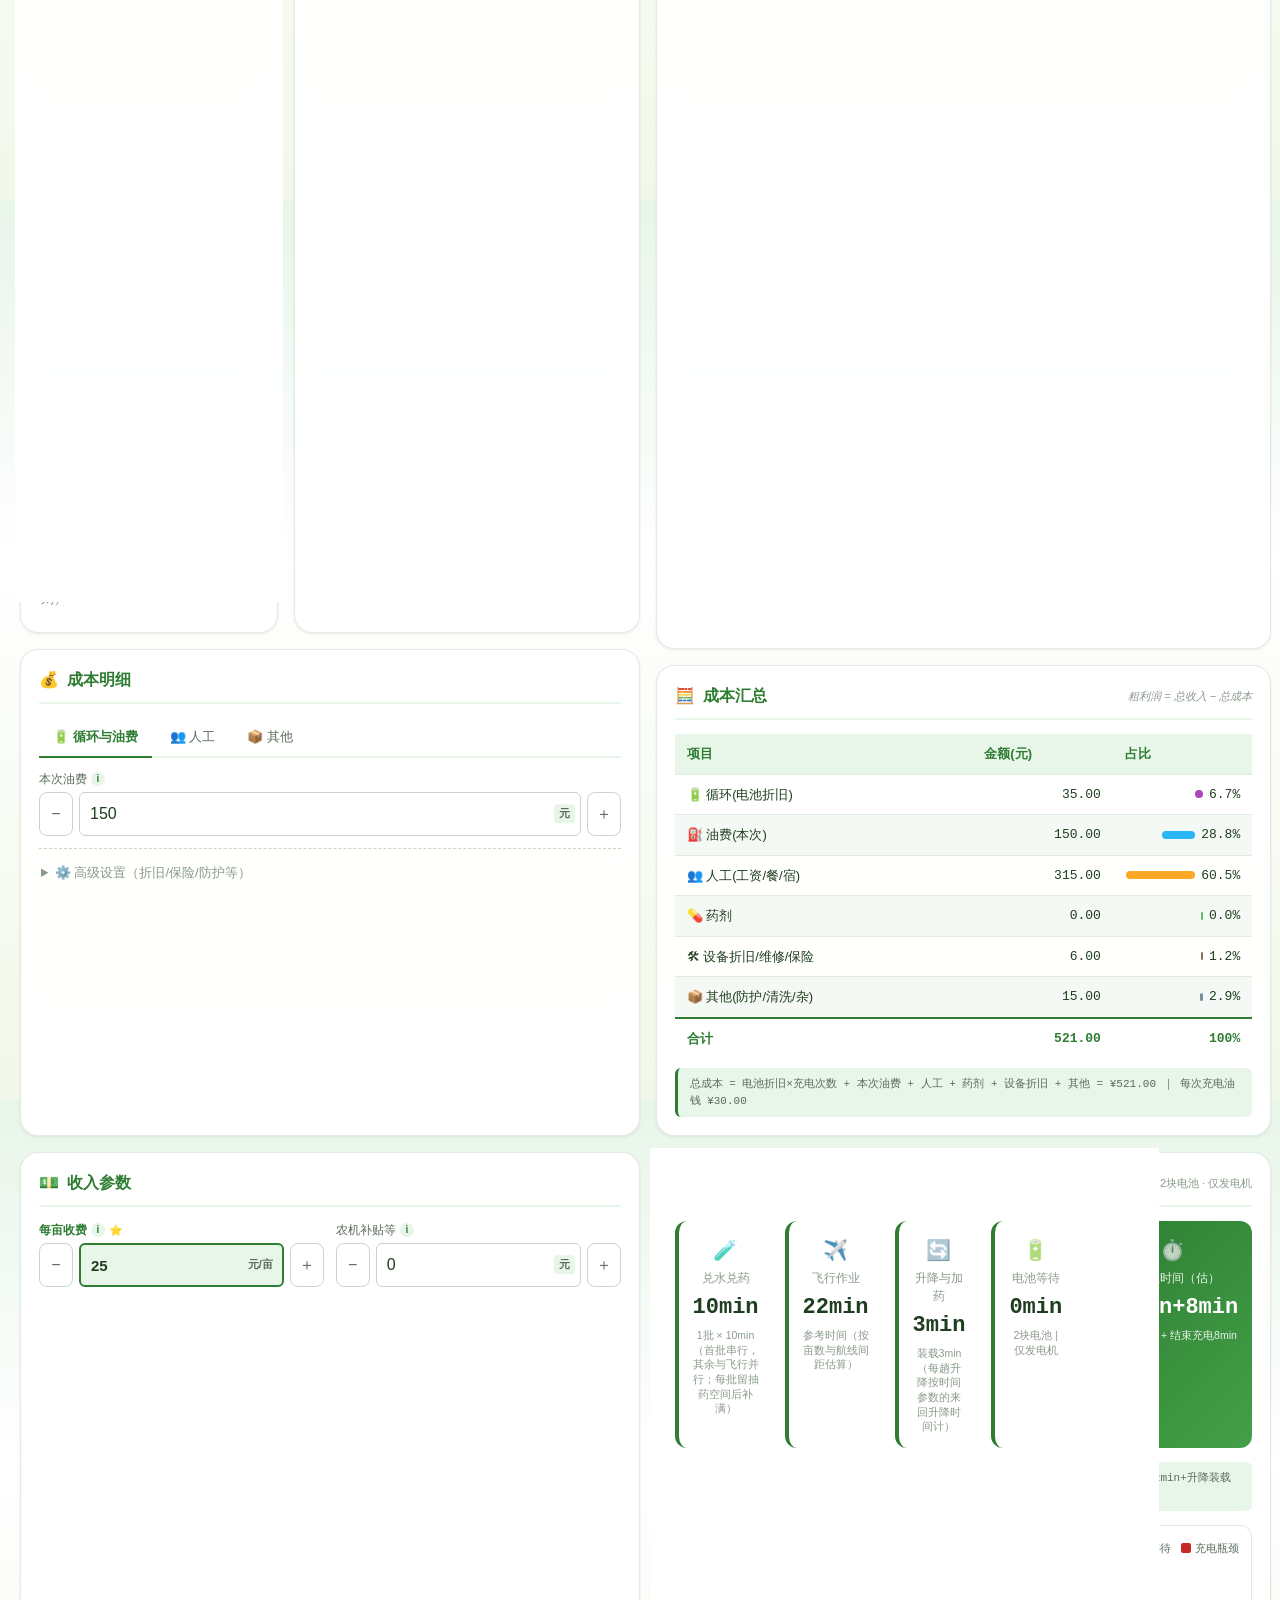
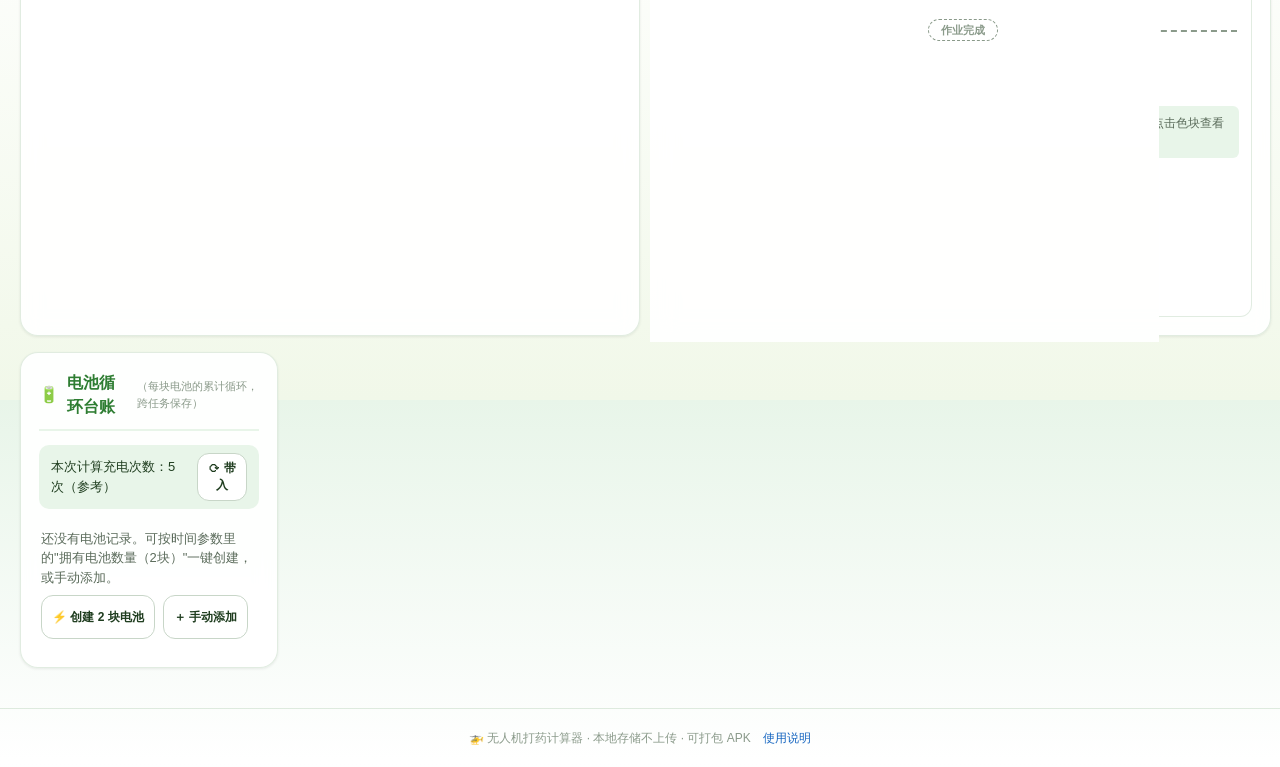
==== commit cebaf570: "style: 结果区"循环数"更名"充电次数"（与字段命名一致）" ====
--- a/index.html
+++ b/index.html
@@ -211,7 +211,7 @@
         </div>
         <div class="result-extra">
           <div class="extra-row"><span>🚁 飞行高度</span><b id="rHeight">—</b></div>
-          <div class="extra-row"><span>🔄 循环数</span><b id="rCycles">—</b><small id="rCyclesSub" class="extra-inline"></small></div>
+          <div class="extra-row"><span>🔄 充电次数</span><b id="rCycles">—</b><small id="rCyclesSub" class="extra-inline"></small></div>
           <div class="extra-row"><span>⏱️ 作业时间(估)</span><b id="rTiming">—</b></div>
           <div class="extra-row"><span>📐 每亩成本</span><b id="rCostPerMu">—</b></div>
           <div class="extra-row"><span>💵 每亩利润</span><b id="rProfitPerMu">—</b></div>
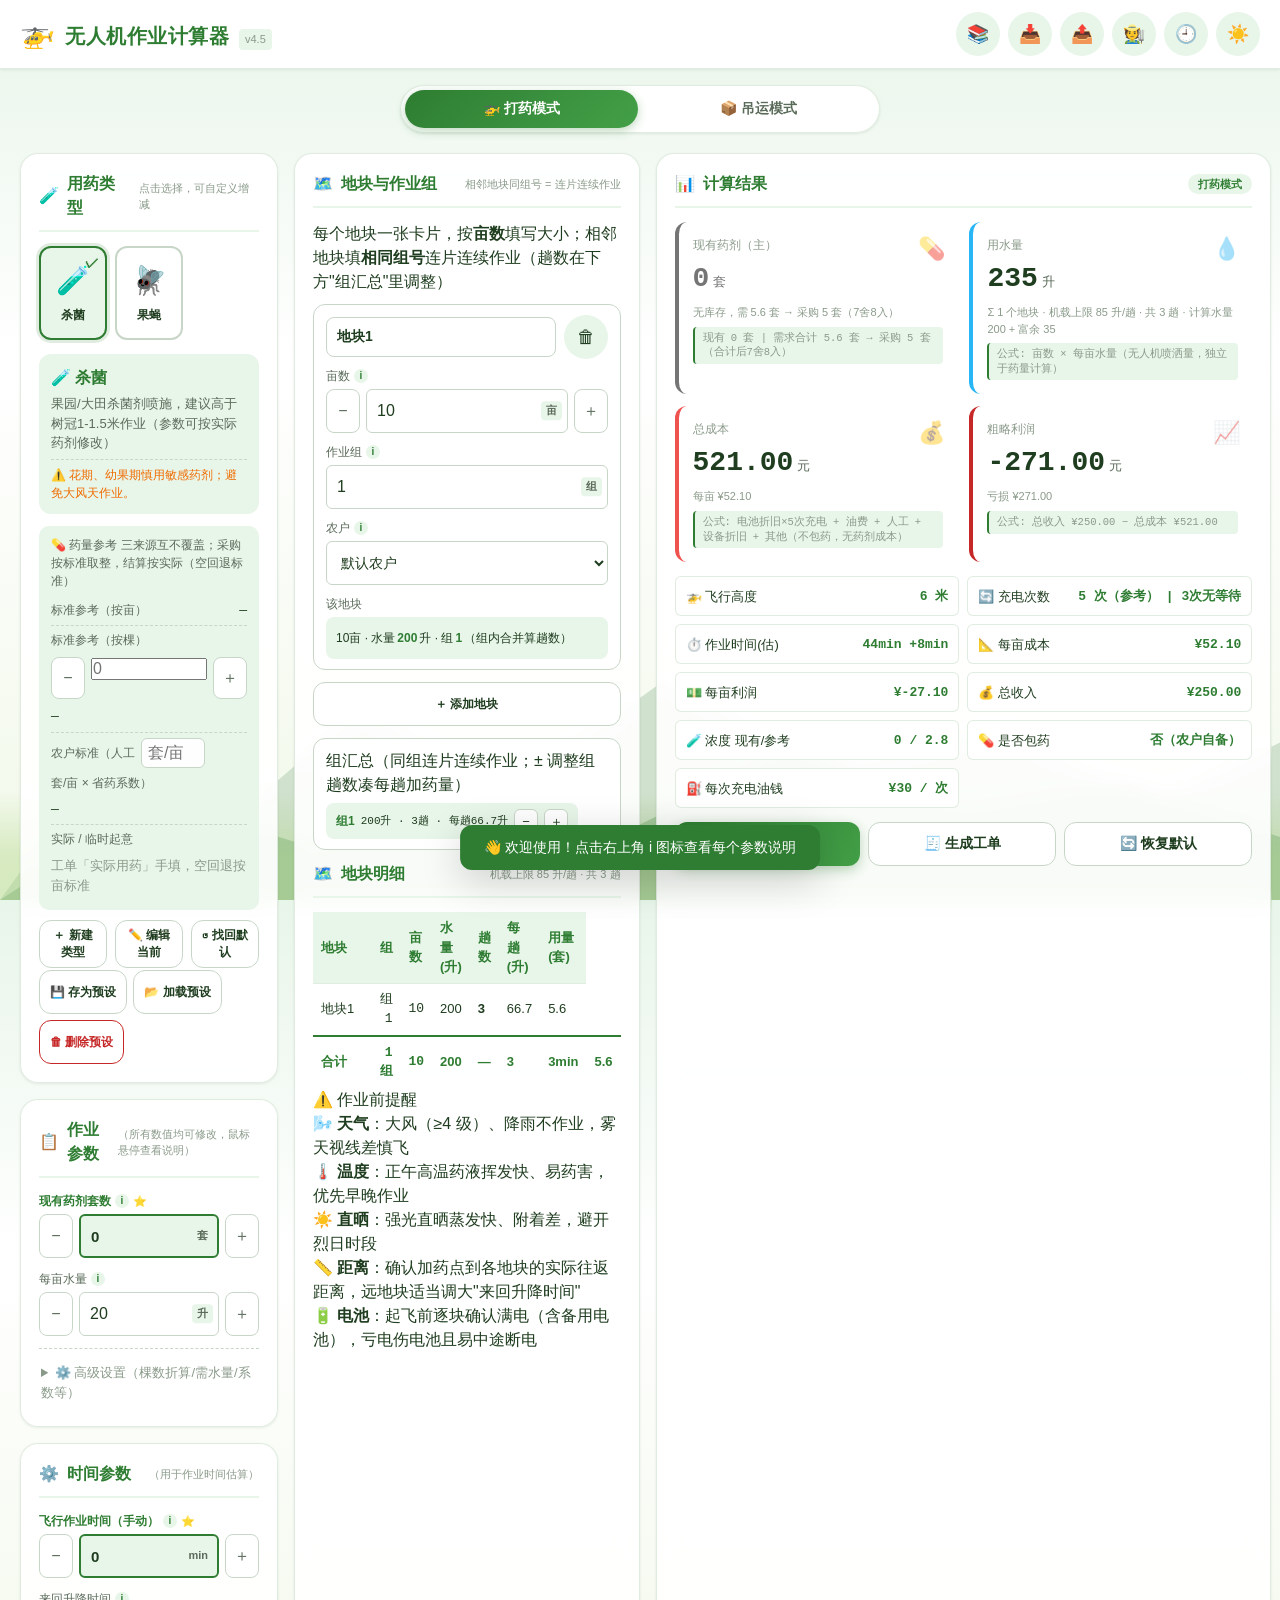
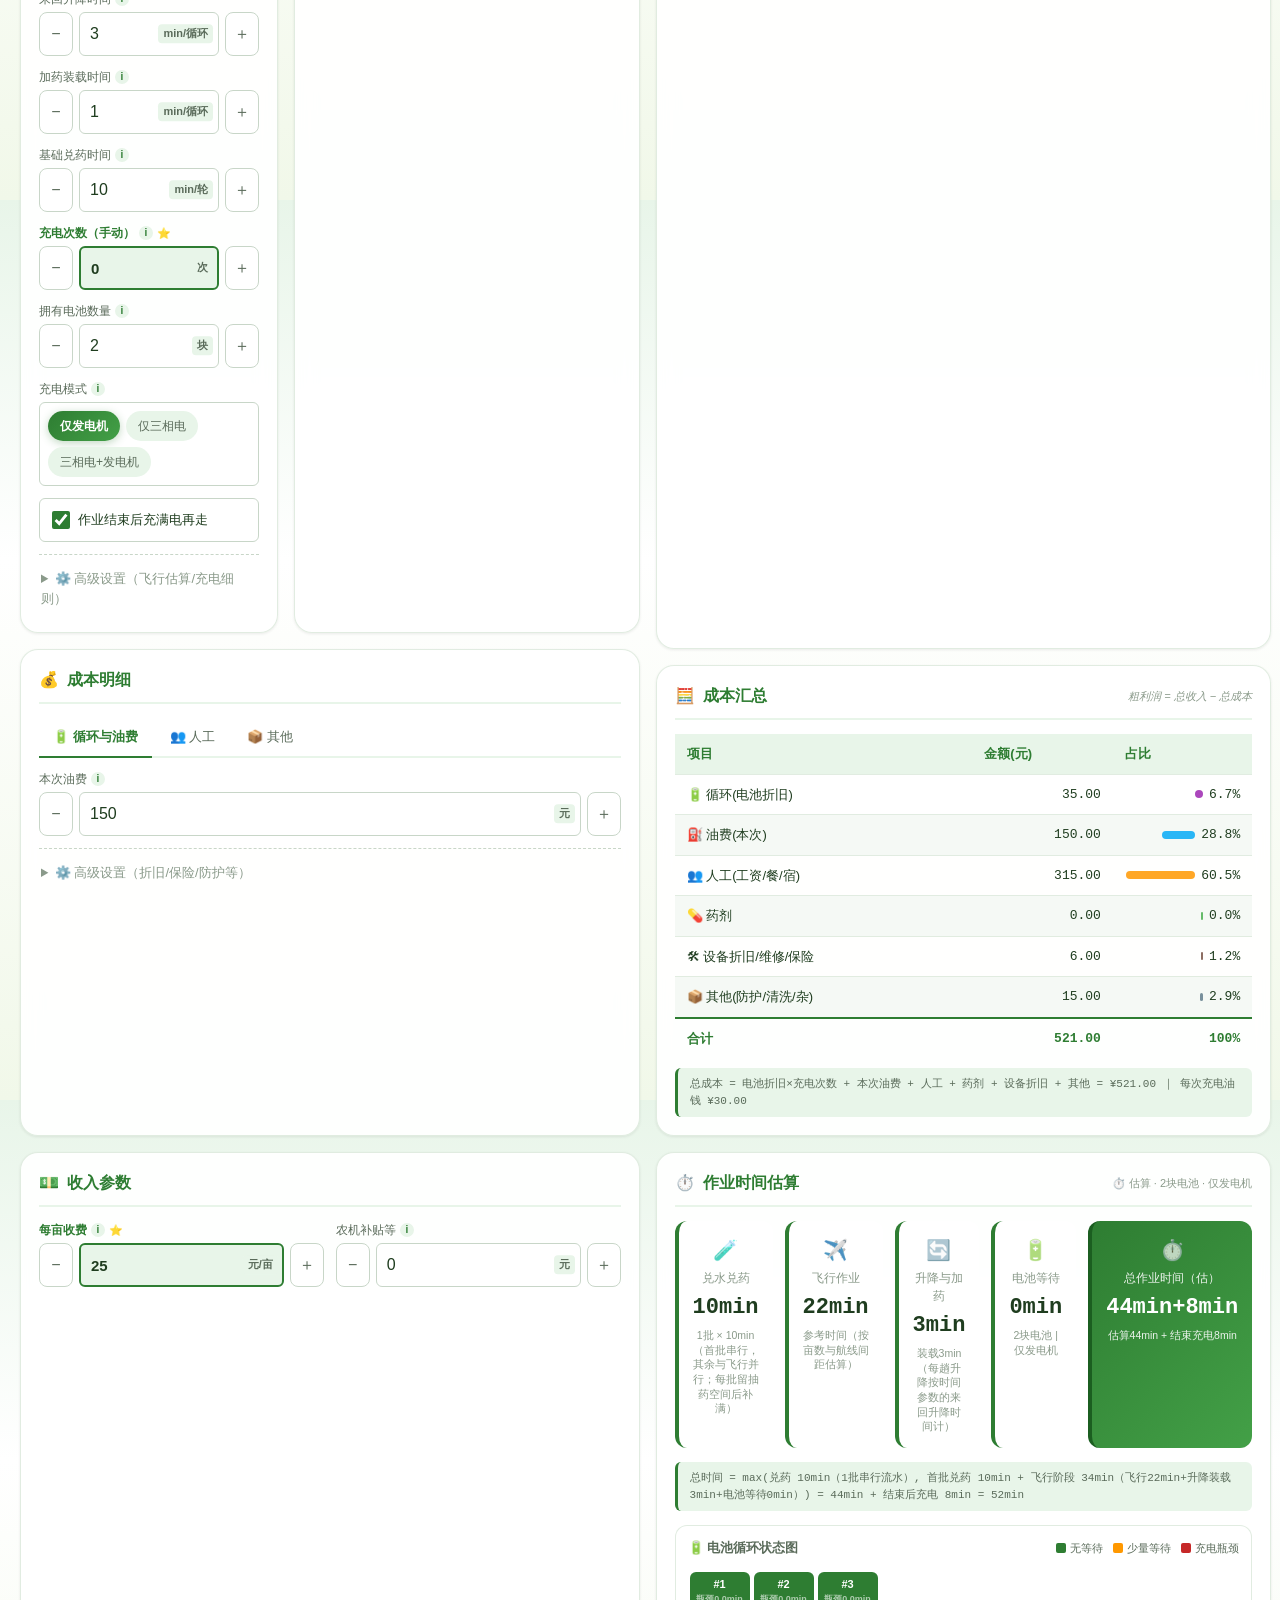
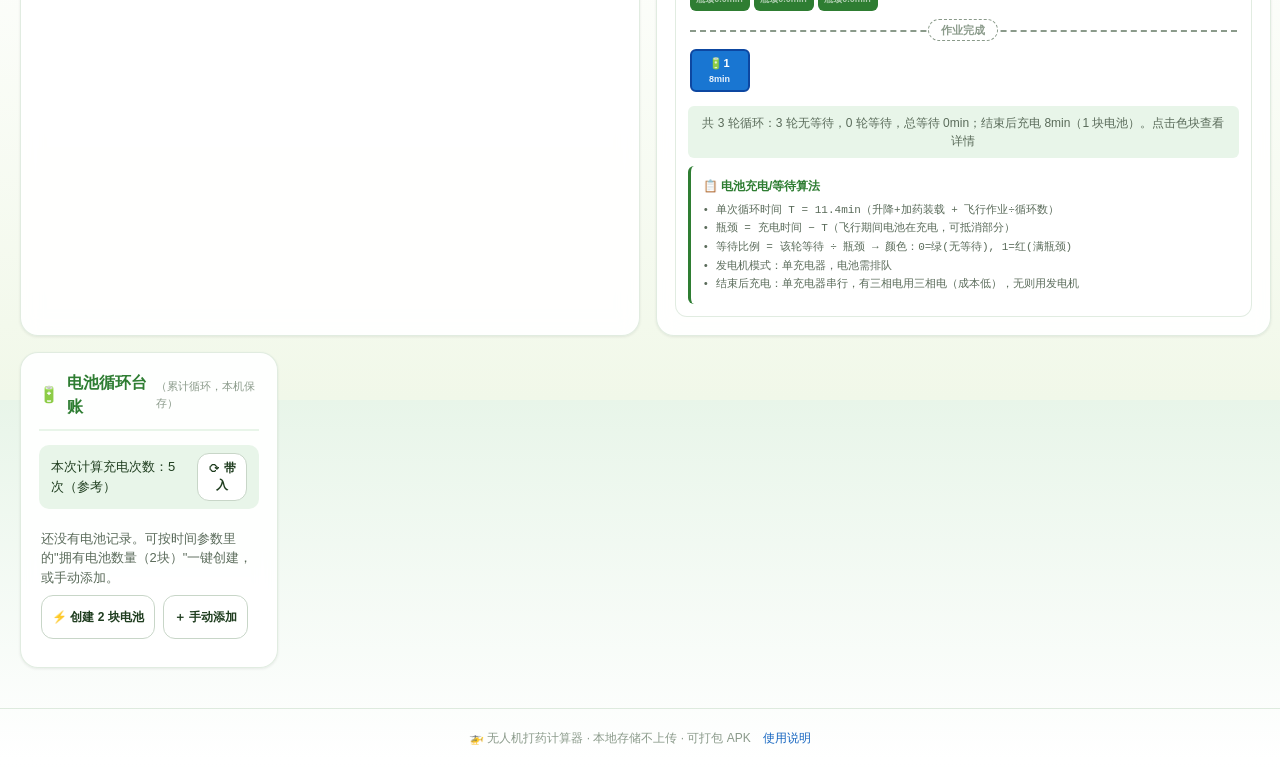
==== commit ae8f964b: "fix(narrow): 窄屏横向溢出清零 + 隐藏浮层不再撑破页面 + 充电次数来源并入主值 - 360px 实测横向溢出 478px → 0：面板允许收缩（min-width:0）、宽表格改为  " ====
--- a/index.html
+++ b/index.html
@@ -170,7 +170,7 @@
     </section>
 
     <section class="panel battery-panel" id="batteryPanel" aria-label="电池循环台账">
-      <div class="panel-title"><span>🔋</span> 电池循环台账 <span class="hint">（每块电池的累计循环，跨任务保存）</span></div>
+      <div class="panel-title"><span>🔋</span> 电池循环台账 <span class="hint">（累计循环，本机保存）</span></div>
       <div id="batteryLedger"><!-- JS 注入 --></div>
     </section>
 
--- a/css/style.css
+++ b/css/style.css
@@ -562,8 +562,8 @@
   font-size: 11px;
   white-space: nowrap;
   pointer-events: none;
-  opacity: 0;
-  transition: opacity 0.15s;
+  /* display:none 而非 opacity:0：隐藏的 nowrap 浮层会把页面撑出横向滚动（窄屏 bug） */
+  display: none;
   z-index: 100;
   margin-bottom: 4px;
   box-shadow: 0 2px 8px rgba(0,0,0,.3);
@@ -572,8 +572,10 @@
   width: max-content;
 }
 .viz-block:hover .viz-block-tooltip {
-  opacity: 1;
-}
+  display: block;
+  animation: tooltipFade .15s ease;
+}
+@keyframes tooltipFade { from { opacity: 0; } to { opacity: 1; } }
 
 .battery-viz-summary {
   margin-top: 10px;
@@ -1293,7 +1295,7 @@
   .app-header .header-left { gap: 6px; min-width: auto; }
   .app-header .app-logo { font-size: 22px; }
   .app-header .header-actions { gap: 4px; }
-  .app-header .icon-btn { width: 34px; height: 34px; font-size: 14px; }
+  .app-header .icon-btn { width: 34px; height: 34px; min-width: 34px; min-height: 34px; font-size: 14px; }
   .app-header { padding-left: 10px; padding-right: 8px; }
   .extra-row { font-size: 12px; padding: 6px 8px; }
   .extra-row > span { font-size: 11px; }
@@ -1423,7 +1425,7 @@
 @media (max-width: 380px) {
   .app-header { padding: 8px 10px; padding-top: calc(8px + env(safe-area-inset-top)); }
   .app-header h1 { font-size: 14px; }
-  .app-header .icon-btn { width: 34px; height: 34px; font-size: 14px; }
+  .app-header .icon-btn { width: 34px; height: 34px; min-width: 34px; min-height: 34px; font-size: 14px; }
   .header-left { gap: 6px; }
   .app-logo { font-size: 22px; }
   .header-actions { gap: 2px; }
@@ -1591,11 +1593,21 @@
 }
 
 @media (max-width: 500px) {
+  /* 窄屏：面板可收缩（grid 默认 min-width:auto 会被表格等最小内容撑破页面） */
+  .app-main > .panel { min-width: 0; max-width: 100%; }
+  /* 窄屏：宽表格在面板内横向滚动，不撑破页面 */
+  .summary-table, .plots-table { display: block; overflow-x: auto; }
   .plot-card-fields { grid-template-columns: 1fr 1fr; }
   /* 窄屏：亩数（含 ± 步进）与统计行占满整行，避免数字被单位留白裁剪 */
   .plot-card-fields .field-span { grid-column: 1 / -1; }
   .field .unit-suffix input { padding-right: 48px; }
   .field .unit-suffix::after { font-size: 10px; padding: 2px 4px; max-width: 44px; }
+  /* 窄屏：面板标题提示换行到第二行，避免右侧截断 */
+  .panel-title { flex-wrap: wrap; }
+  .panel-title .hint { flex-basis: 100%; margin-left: 0; }
+  /* 窄屏：电池行收紧最小宽度，删除按钮不再被裁剪 */
+  .batt-row .batt-name { flex: 1 1 76px; }
+  .batt-row .stepper { flex: 1 1 118px; }
 }
 
 /* 用药类型管理按钮行 */
